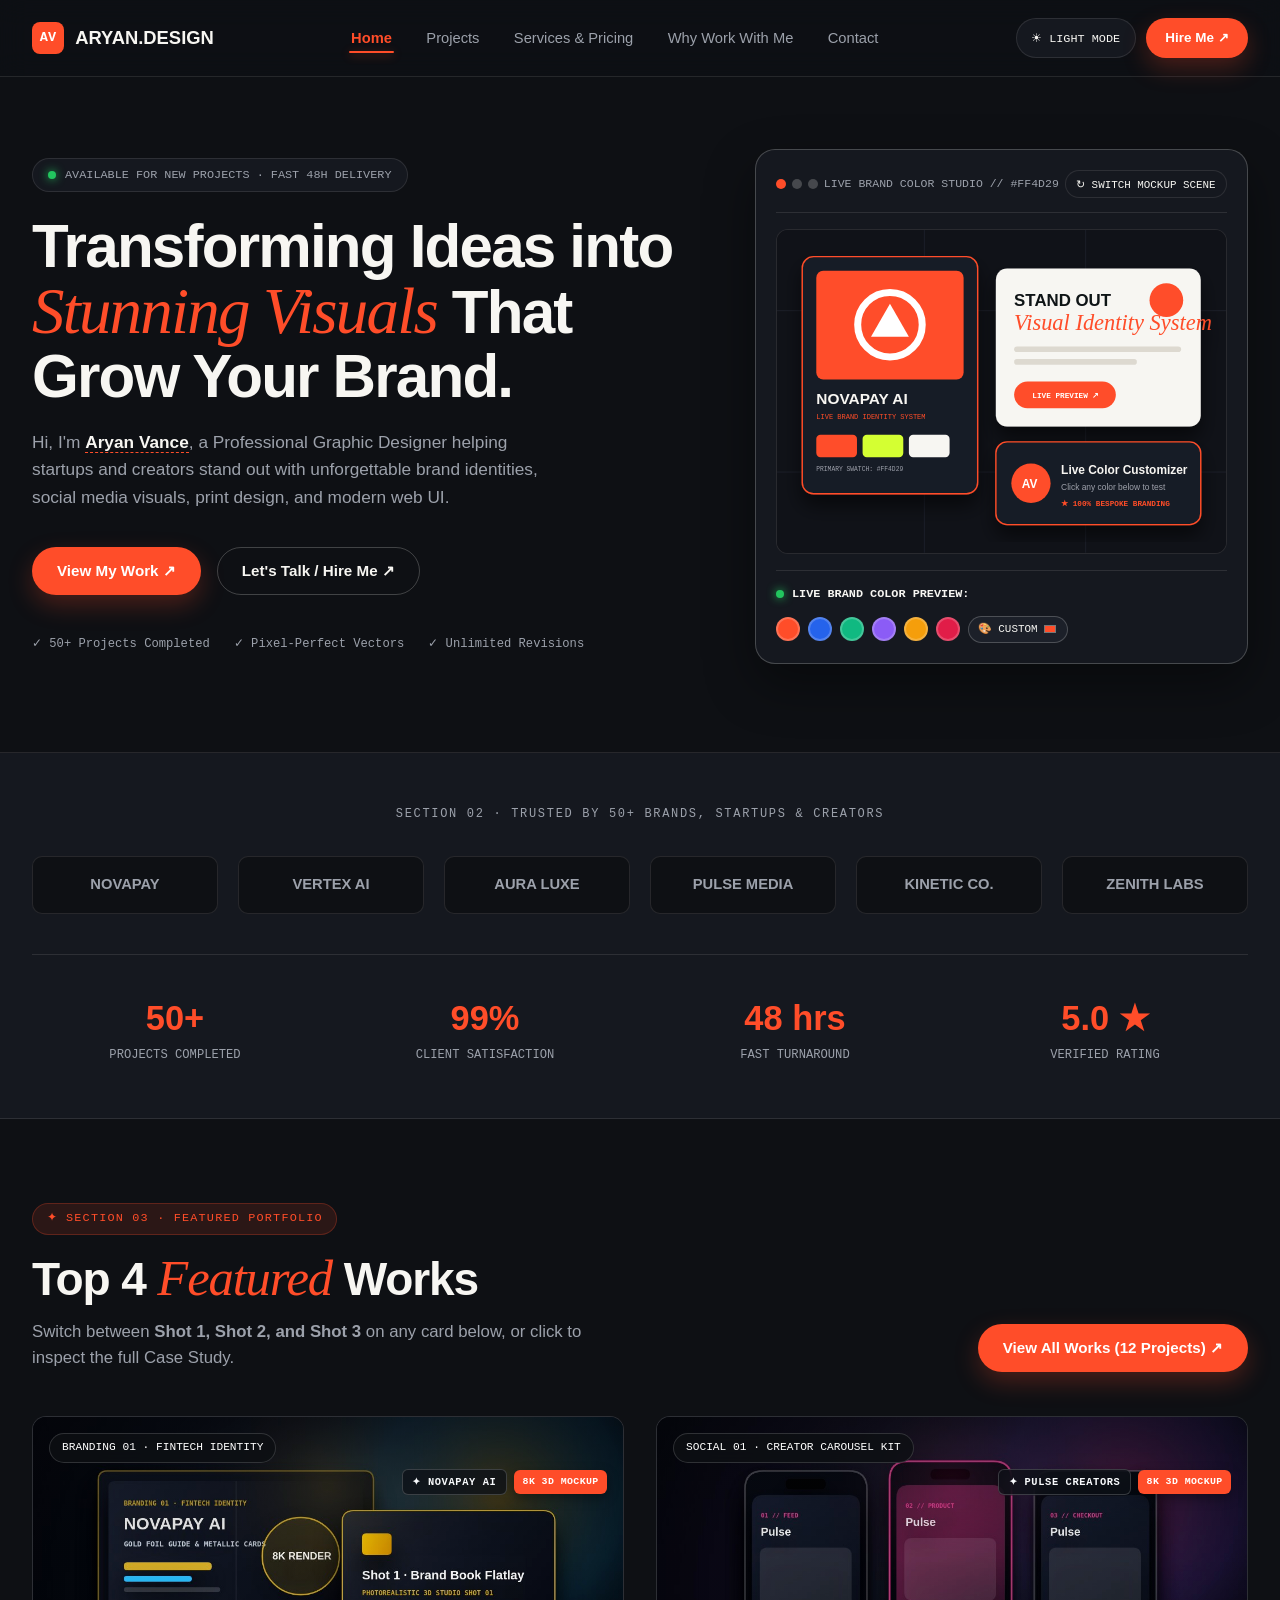
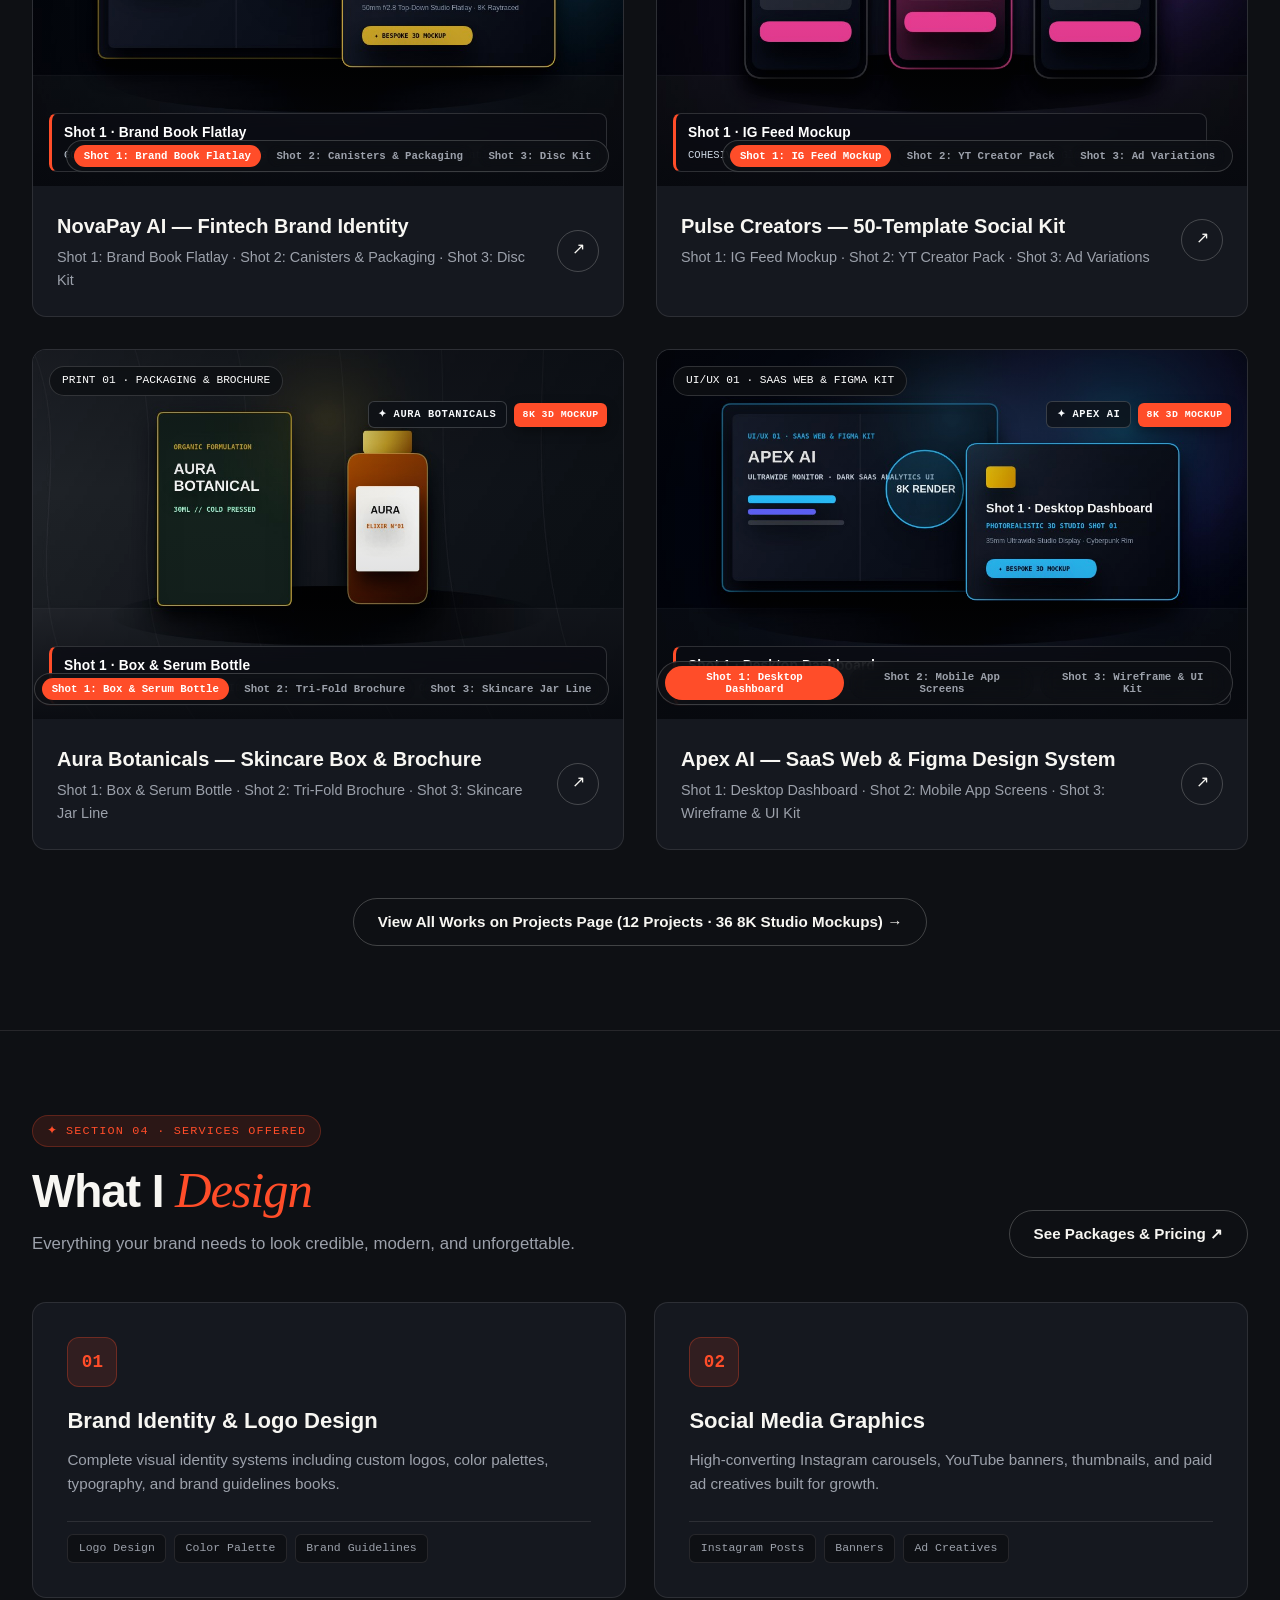
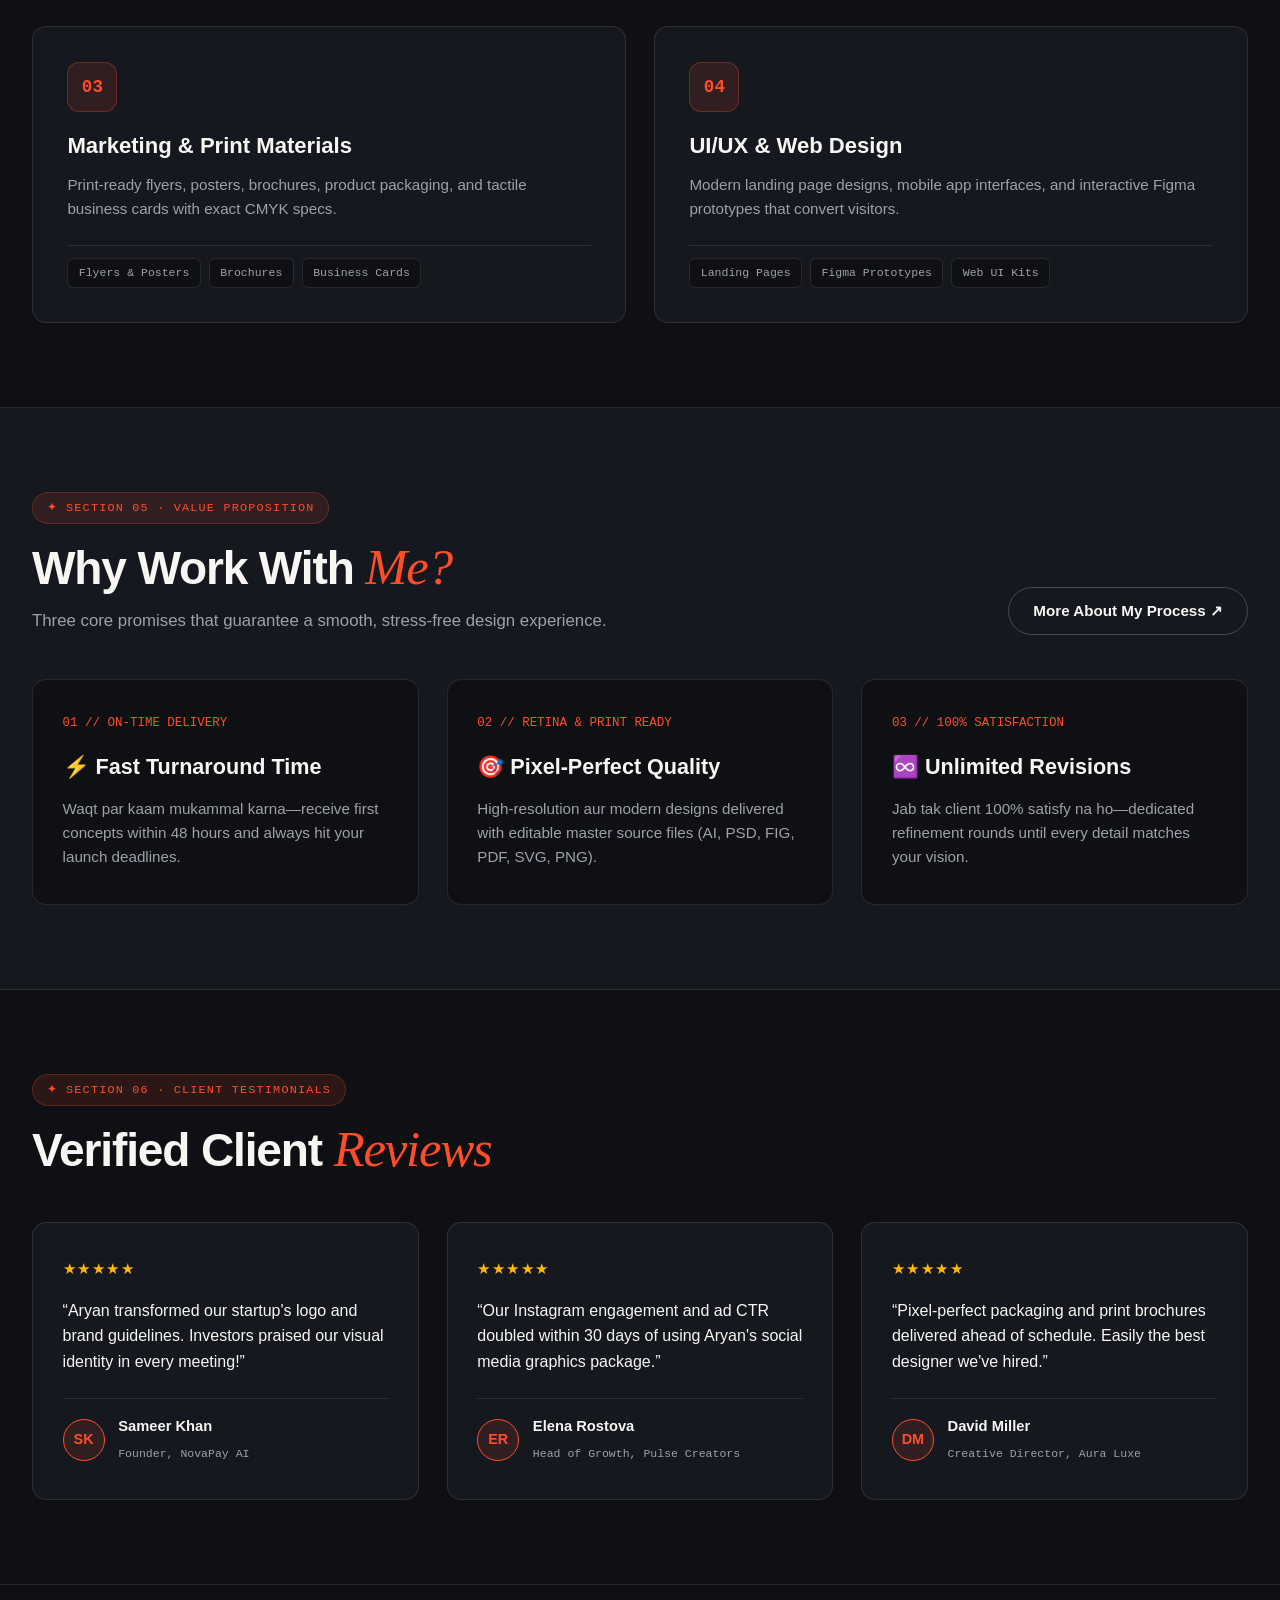
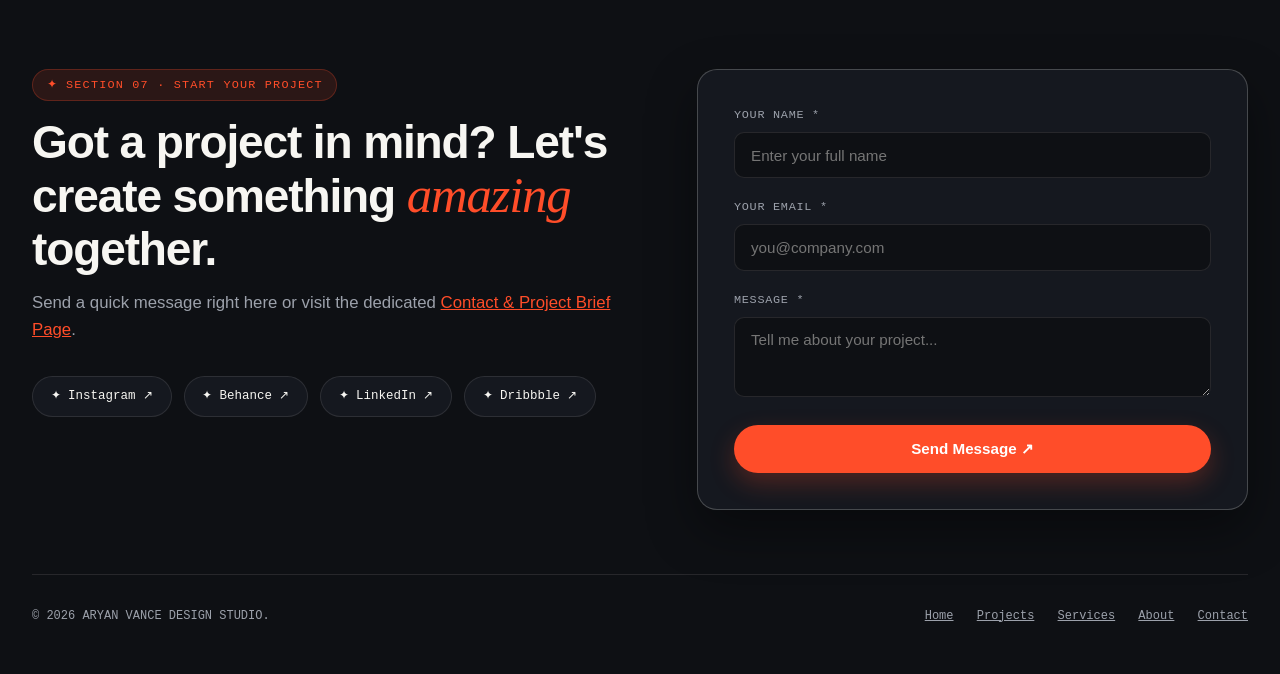
==== index.html @ 017d2c39 "Complete Graphic Designer Portfolio Website (12 Projects, 36 3D Mockups)" ====
<!DOCTYPE html>
<html lang="en" data-theme="dark">
<head>
  <meta charset="UTF-8" />
  <meta name="viewport" content="width=device-width, initial-scale=1.0" />
  <title>Aryan Vance — Graphic Designer Portfolio (Home)</title>
  <meta name="description" content="Transforming Ideas into Stunning Visuals That Grow Your Brand. Professional Graphic Designer helping startups and creators stand out." />
  <link rel="stylesheet" href="styles.css" />
</head>
<body>

  <!-- ======================================================================
       MULTI-PAGE NAVIGATION HEADER
       ====================================================================== -->
  <header class="navbar">
    <div class="container nav-wrapper">
      <a href="index.html" class="logo">
        <span class="logo-box">AV</span>
        <span>ARYAN.DESIGN</span>
      </a>

      <nav aria-label="Main Navigation">
        <ul class="nav-menu" id="nav-menu">
          <li><a href="index.html" class="active">Home</a></li>
          <li><a href="portfolio.html">Projects</a></li>
          <li><a href="services.html">Services &amp; Pricing</a></li>
          <li><a href="about.html">Why Work With Me</a></li>
          <li><a href="contact.html">Contact</a></li>
        </ul>
      </nav>

      <div class="nav-right">
        <button type="button" class="theme-btn" id="theme-toggle">☀ LIGHT MODE</button>
        <a href="contact.html" class="btn btn-primary btn-sm">Hire Me ↗</a>
        <button type="button" class="mobile-menu-btn" id="mobile-menu-btn">☰ MENU</button>
      </div>
    </div>
  </header>

  <main>
    <!-- ====================================================================
         SECTION 1: HERO SECTION + INTERACTIVE LIVE BRAND COLOR PREVIEW STUDIO
         ==================================================================== -->
    <section class="hero-section">
      <div class="container hero-layout">
        <div class="hero-content">
          <div class="availability-tag">
            <span class="pulse-dot"></span>
            <span>AVAILABLE FOR NEW PROJECTS · FAST 48H DELIVERY</span>
          </div>

          <h1 class="hero-headline">
            Transforming Ideas into <span class="highlight">Stunning Visuals</span> That Grow Your Brand.
          </h1>

          <p class="hero-subheadline">
            Hi, I'm <strong>Aryan Vance</strong>, a Professional Graphic Designer helping startups and creators stand out with unforgettable brand identities, social media visuals, print design, and modern web UI.
          </p>

          <div class="hero-cta-row">
            <a href="portfolio.html" class="btn btn-primary">
              View My Work ↗
            </a>
            <a href="contact.html" class="btn btn-secondary">
              Let's Talk / Hire Me ↗
            </a>
          </div>

          <div class="hero-micro-proof">
            <span>✓ 50+ Projects Completed</span>
            <span>✓ Pixel-Perfect Vectors</span>
            <span>✓ Unlimited Revisions</span>
          </div>
        </div>

        <!-- Interactive Live Brand Color Preview Studio -->
        <div class="hero-mockup-card">
          <div class="mockup-top-bar">
            <div class="window-dots">
              <span></span><span></span><span></span>
            </div>
            <span id="live-color-readout">LIVE BRAND COLOR STUDIO // #FF4D29</span>
            <button type="button" class="theme-btn" id="remix-scene-btn" style="height: 28px; padding: 0 0.65rem; font-size: 0.68rem;">
              ↻ SWITCH MOCKUP SCENE
            </button>
          </div>

          <!-- Dynamic SVG Brand Mockup where ALL Brand Elements Respond to --accent -->
          <div class="hero-artwork-stage">
            <svg viewBox="0 0 640 460" xmlns="http://www.w3.org/2000/svg" role="img" aria-label="Interactive Live Brand Design Mockup">
              <defs>
                <filter id="heroShadow" x="-15%" y="-15%" width="130%" height="135%">
                  <feDropShadow dx="0" dy="16" stdDeviation="14" flood-color="#000" flood-opacity="0.55"/>
                </filter>
              </defs>
              <rect width="640" height="460" fill="#101218"/>
              <!-- Subtle Studio Grid -->
              <line x1="0" y1="115" x2="640" y2="115" stroke="#222632" stroke-width="1"/>
              <line x1="0" y1="345" x2="640" y2="345" stroke="#222632" stroke-width="1"/>
              <line x1="210" y1="0" x2="210" y2="460" stroke="#222632" stroke-width="1"/>
              <line x1="440" y1="0" x2="440" y2="460" stroke="#222632" stroke-width="1"/>

              <!-- Floating Card 1: 3D Brand Guidelines Book & Logo Cover -->
              <g filter="url(#heroShadow)" id="hero-card-1">
                <rect x="36" y="38" width="250" height="338" rx="16" fill="#181C26" style="stroke: var(--accent); stroke-width: 2px;"/>
                <rect x="56" y="58" width="210" height="155" rx="10" id="hero-dynamic-bg" style="fill: var(--accent); transition: fill 0.3s ease;"/>
                <circle cx="161" cy="135" r="46" fill="none" stroke="#FFFFFF" stroke-width="10"/>
                <polygon points="161,105 188,152 134,152" fill="#FFFFFF"/>
                <text x="56" y="248" fill="#F7F6F2" font-family="Syne, sans-serif" font-weight="800" font-size="22">NOVAPAY AI</text>
                <text x="56" y="270" style="fill: var(--accent);" font-family="JetBrains Mono, monospace" font-size="10">LIVE BRAND IDENTITY SYSTEM</text>
                <!-- Live Color Swatch Chips inside Mockup -->
                <rect x="56" y="292" width="58" height="32" rx="6" style="fill: var(--accent);"/>
                <rect x="122" y="292" width="58" height="32" rx="6" fill="#D4FF33"/>
                <rect x="188" y="292" width="58" height="32" rx="6" fill="#F7F6F2"/>
                <text x="56" y="344" fill="#9CA1AB" font-family="JetBrains Mono, monospace" font-size="9" id="svg-hex-label">PRIMARY SWATCH: #FF4D29</text>
              </g>

              <!-- Floating Card 2: Interactive Web & Packaging Card -->
              <g filter="url(#heroShadow)" id="hero-card-2">
                <rect x="312" y="55" width="292" height="225" rx="16" fill="#F7F6F2"/>
                <circle cx="555" cy="100" r="24" style="fill: var(--accent);"/>
                <text x="338" y="108" fill="#111317" font-family="Syne, sans-serif" font-weight="800" font-size="24">STAND OUT</text>
                <text x="338" y="142" style="fill: var(--accent);" font-family="Instrument Serif, serif" font-style="italic" font-size="32">Visual Identity System</text>
                <rect x="338" y="166" width="238" height="8" rx="4" fill="#DDD9D0"/>
                <rect x="338" y="184" width="175" height="8" rx="4" fill="#DDD9D0"/>
                <rect x="338" y="216" width="145" height="38" rx="19" style="fill: var(--accent);"/>
                <text x="364" y="239" fill="#FFFFFF" font-family="JetBrains Mono, monospace" font-weight="700" font-size="11">LIVE PREVIEW ↗</text>
              </g>

              <!-- Floating Card 3: Designer Verified Badge -->
              <g filter="url(#heroShadow)" id="hero-card-3">
                <rect x="312" y="302" width="292" height="118" rx="16" fill="#181C26" style="stroke: var(--accent); stroke-width: 2px;"/>
                <circle cx="362" cy="361" r="28" style="fill: var(--accent);"/>
                <text x="349" y="368" fill="#FFFFFF" font-family="Syne, sans-serif" font-weight="800" font-size="17">AV</text>
                <text x="405" y="348" fill="#F7F6F2" font-family="Syne, sans-serif" font-weight="700" font-size="17">Live Color Customizer</text>
                <text x="405" y="370" fill="#9CA1AB" font-family="Plus Jakarta Sans, sans-serif" font-size="12">Click any color below to test</text>
                <text x="405" y="394" style="fill: var(--accent);" font-family="JetBrains Mono, monospace" font-weight="700" font-size="11">★ 100% BESPOKE BRANDING</text>
              </g>
            </svg>
          </div>

          <!-- Interactive Live Brand Color Control Panel -->
          <div class="mockup-Swatches-footer" style="flex-wrap: wrap; padding-top: 0.85rem; border-top: 1px solid var(--border-subtle);">
            <div style="display: flex; align-items: center; gap: 0.5rem;">
              <span class="pulse-dot"></span>
              <span style="font-family: var(--font-mono); font-size: 0.74rem; font-weight: 700; color: var(--text-main);">
                LIVE BRAND COLOR PREVIEW:
              </span>
            </div>

            <div class="palette-pill-group" style="align-items: center; gap: 0.5rem;">
              <button type="button" class="color-dot-btn active-swatch" style="background: #ff4d29;" data-accent="#ff4d29" data-name="Coral Vermilion" title="Coral Vermilion (#FF4D29)"></button>
              <button type="button" class="color-dot-btn" style="background: #2563eb;" data-accent="#2563eb" data-name="Royal Cobalt" title="Royal Cobalt (#2563EB)"></button>
              <button type="button" class="color-dot-btn" style="background: #10b981;" data-accent="#10b981" data-name="Emerald Mint" title="Emerald Mint (#10B981)"></button>
              <button type="button" class="color-dot-btn" style="background: #8b5cf6;" data-accent="#8b5cf6" data-name="Electric Violet" title="Electric Violet (#8B5CF6)"></button>
              <button type="button" class="color-dot-btn" style="background: #f59e0b;" data-accent="#f59e0b" data-name="Cyber Amber" title="Cyber Amber (#F59E0B)"></button>
              <button type="button" class="color-dot-btn" style="background: #e11d48;" data-accent="#e11d48" data-name="Crimson Rose" title="Crimson Rose (#E11D48)"></button>
              <label for="custom-brand-picker" style="cursor: pointer; font-family: var(--font-mono); font-size: 0.68rem; background: var(--bg-elevated); padding: 0.25rem 0.55rem; border-radius: 999px; border: 1px solid var(--border-strong); display: inline-flex; align-items: center; gap: 0.3rem;" title="Pick Any Custom Brand Color">
                🎨 CUSTOM
                <input type="color" id="custom-brand-picker" value="#ff4d29" style="width: 16px; height: 16px; border: none; background: transparent; cursor: pointer; padding: 0;" />
              </label>
            </div>
          </div>
        </div>
      </div>
    </section>

    <!-- ====================================================================
         SECTION 2: SOCIAL PROOF / TRUSTED BY (BRANDS + STATS)
         ==================================================================== -->
    <section class="social-proof-section">
      <div class="container">
        <p class="proof-header">SECTION 02 · TRUSTED BY 50+ BRANDS, STARTUPS &amp; CREATORS</p>

        <div class="client-logos-grid">
          <div class="client-logo-box">NOVAPAY</div>
          <div class="client-logo-box">VERTEX AI</div>
          <div class="client-logo-box">AURA LUXE</div>
          <div class="client-logo-box">PULSE MEDIA</div>
          <div class="client-logo-box">KINETIC CO.</div>
          <div class="client-logo-box">ZENITH LABS</div>
        </div>

        <div class="stats-bar">
          <div class="stat-card">
            <h3>50+</h3>
            <p>Projects Completed</p>
          </div>
          <div class="stat-card">
            <h3>99%</h3>
            <p>Client Satisfaction</p>
          </div>
          <div class="stat-card">
            <h3>48 hrs</h3>
            <p>Fast Turnaround</p>
          </div>
          <div class="stat-card">
            <h3>5.0 ★</h3>
            <p>Verified Rating</p>
          </div>
        </div>
      </div>
    </section>

    <!-- ====================================================================
         SECTION 3: FEATURED PORTFOLIO (REAL MOCKUP PICTURES FROM images/)
         ==================================================================== -->
    <section>
      <div class="container">
        <div class="portfolio-header-row">
          <div>
            <span class="section-badge">✦ Section 03 · Featured Portfolio</span>
            <h2 class="section-heading">Top 4 <em>Featured</em> Works</h2>
            <p class="section-subtitle">
              Switch between <strong>Shot 1, Shot 2, and Shot 3</strong> on any card below, or click to inspect the full Case Study.
            </p>
          </div>
          <a href="portfolio.html" class="btn btn-primary">
            View All Works (12 Projects) ↗
          </a>
        </div>

        <div class="featured-grid">
          <!-- Featured 1: Brand Identity (NovaPay AI) -->
          <article class="portfolio-item" data-project-id="branding-01" data-title="NovaPay AI — Luxury Fintech Brand Identity" data-category="BRANDING 01 · FINTECH IDENTITY" data-desc="Luxury fintech brand identity guide featuring open minimalist brand book with gold foil typography, sleek metallic credit cards, matte black welcome kit canisters on a neon-lit podium, and macro metal NFC membership disc.">
            <div class="portfolio-thumb">
              <span class="portfolio-category-pill">BRANDING 01 · FINTECH IDENTITY</span>
              <div class="shot-switcher">
                <button type="button" class="shot-btn active">Shot 1</button>
                <button type="button" class="shot-btn">Shot 2</button>
                <button type="button" class="shot-btn">Shot 3</button>
              </div>
              <div class="thumb-slide active-slide">
                <img src="images/brand-1.svg" alt="NovaPay AI Shot 1: Brand Book Flatlay with Gold Foil and Metallic Credit Cards" />
              </div>
              <div class="thumb-slide">
                <img src="images/brand-2.svg" alt="NovaPay AI Shot 2: Matte Black Welcome Kit Packaging and Canisters on Neon Podium" />
              </div>
              <div class="thumb-slide">
                <img src="images/brand-3.svg" alt="NovaPay AI Shot 3: Futuristic Metal Membership Disc and Digital App Interface Cards" />
              </div>
            </div>
            <div class="portfolio-caption">
              <div>
                <h3>NovaPay AI — Fintech Brand Identity</h3>
                <p>Shot 1: Brand Book Flatlay · Shot 2: Canisters &amp; Packaging · Shot 3: Disc Kit</p>
              </div>
              <span class="view-icon">↗</span>
            </div>
          </article>

          <!-- Featured 2: Social Media Graphics (Pulse Creators) -->
          <article class="portfolio-item" data-project-id="social-01" data-title="Pulse Creators — Instagram Carousel &amp; YouTube Branding Suite" data-category="SOCIAL 01 · CREATOR CAROUSEL KIT" data-desc="Floating 3D clay and glass smartphone mockups displaying a cohesive high-engagement Instagram carousel grid, sleek laptop displaying high-CTR YouTube creator thumbnails, and multi-screen floating ad variations.">
            <div class="portfolio-thumb">
              <span class="portfolio-category-pill">SOCIAL 01 · CREATOR CAROUSEL KIT</span>
              <div class="shot-switcher">
                <button type="button" class="shot-btn active">Shot 1</button>
                <button type="button" class="shot-btn">Shot 2</button>
                <button type="button" class="shot-btn">Shot 3</button>
              </div>
              <div class="thumb-slide active-slide">
                <img src="images/social-1.svg" alt="Pulse Creators Shot 1: Floating 3D Smartphones Displaying Instagram Carousel Grid" />
              </div>
              <div class="thumb-slide">
                <img src="images/social-2.svg" alt="Pulse Creators Shot 2: Laptop Mockup Showing High-CTR YouTube Video Thumbnails" />
              </div>
              <div class="thumb-slide">
                <img src="images/social-3.svg" alt="Pulse Creators Shot 3: Multi-Screen Floating Social Media Ad Creatives" />
              </div>
            </div>
            <div class="portfolio-caption">
              <div>
                <h3>Pulse Creators — 50-Template Social Kit</h3>
                <p>Shot 1: IG Feed Mockup · Shot 2: YT Creator Pack · Shot 3: Ad Variations</p>
              </div>
              <span class="view-icon">↗</span>
            </div>
          </article>

          <!-- Featured 3: Print & Packaging (Aura Botanicals) -->
          <article class="portfolio-item" data-project-id="print-01" data-title="Aura Botanicals — Luxury Skincare Packaging &amp; Tri-Fold Brochure" data-category="PRINT 01 · PACKAGING & BROCHURE" data-desc="Amber glass dropper bottle with gold foil typography and textured rigid box on white Carrara marble with botanical leaf shadows, Scandinavian wood daylight tri-fold corporate brochure, and stone podium frosted cosmetic jar line.">
            <div class="portfolio-thumb">
              <span class="portfolio-category-pill">PRINT 01 · PACKAGING &amp; BROCHURE</span>
              <div class="shot-switcher">
                <button type="button" class="shot-btn active">Shot 1</button>
                <button type="button" class="shot-btn">Shot 2</button>
                <button type="button" class="shot-btn">Shot 3</button>
              </div>
              <div class="thumb-slide active-slide">
                <img src="images/print-1.svg" alt="Aura Botanicals Shot 1: Amber Glass Serum Dropper Bottle and Rigid Box on White Marble" />
              </div>
              <div class="thumb-slide">
                <img src="images/print-2.svg" alt="Aura Botanicals Shot 2: Tri-Fold Brochure Opened on Scandinavian Wooden Table" />
              </div>
              <div class="thumb-slide">
                <img src="images/print-3.svg" alt="Aura Botanicals Shot 3: Frosted Glass Cosmetic Jars Aligned on Stone Spa Podium" />
              </div>
            </div>
            <div class="portfolio-caption">
              <div>
                <h3>Aura Botanicals — Skincare Box &amp; Brochure</h3>
                <p>Shot 1: Box &amp; Serum Bottle · Shot 2: Tri-Fold Brochure · Shot 3: Skincare Jar Line</p>
              </div>
              <span class="view-icon">↗</span>
            </div>
          </article>

          <!-- Featured 4: UI/UX & Web Design (Apex AI) -->
          <article class="portfolio-item" data-project-id="uiux-01" data-title="Apex AI — Dark-Mode SaaS Analytics Dashboard &amp; Figma Kit" data-category="UI/UX 01 · SAAS WEB & FIGMA KIT" data-desc="High-resolution wide desktop monitor displaying a dark-mode SaaS analytics dashboard UI with glowing neon data charts, two floating iPhone 15 Pro companion screens, and isometric 3D Figma component library layers.">
            <div class="portfolio-thumb">
              <span class="portfolio-category-pill">UI/UX 01 · SAAS WEB &amp; FIGMA KIT</span>
              <div class="shot-switcher">
                <button type="button" class="shot-btn active">Shot 1</button>
                <button type="button" class="shot-btn">Shot 2</button>
                <button type="button" class="shot-btn">Shot 3</button>
              </div>
              <div class="thumb-slide active-slide">
                <img src="images/uiux-1.svg" alt="Apex AI Shot 1: Wide Desktop Monitor Displaying Dark-Mode SaaS Analytics Dashboard" />
              </div>
              <div class="thumb-slide">
                <img src="images/uiux-2.svg" alt="Apex AI Shot 2: Dual Floating iPhone 15 Pro Mockups with Dark SaaS Mobile UI" />
              </div>
              <div class="thumb-slide">
                <img src="images/uiux-3.svg" alt="Apex AI Shot 3: Isometric 3D SaaS Wireframe and Figma Component Library" />
              </div>
            </div>
            <div class="portfolio-caption">
              <div>
                <h3>Apex AI — SaaS Web &amp; Figma Design System</h3>
                <p>Shot 1: Desktop Dashboard · Shot 2: Mobile App Screens · Shot 3: Wireframe &amp; UI Kit</p>
              </div>
              <span class="view-icon">↗</span>
            </div>
          </article>
        </div>

        <div style="text-align: center; margin-top: 3rem;">
          <a href="portfolio.html" class="btn btn-secondary">
            View All Works on Projects Page (12 Projects · 36 8K Studio Mockups) →
          </a>
        </div>
      </div>
    </section>

    <!-- ====================================================================
         SECTION 4: SERVICES OFFERED
         ==================================================================== -->
    <section>
      <div class="container">
        <div class="portfolio-header-row">
          <div>
            <span class="section-badge">✦ Section 04 · Services Offered</span>
            <h2 class="section-heading">What I <em>Design</em></h2>
            <p class="section-subtitle">
              Everything your brand needs to look credible, modern, and unforgettable.
            </p>
          </div>
          <a href="services.html" class="btn btn-secondary">
            See Packages &amp; Pricing ↗
          </a>
        </div>

        <div class="services-grid">
          <div class="service-card">
            <div>
              <div class="service-icon-box">01</div>
              <h3>Brand Identity &amp; Logo Design</h3>
              <p>Complete visual identity systems including custom logos, color palettes, typography, and brand guidelines books.</p>
            </div>
            <div class="service-tags">
              <span class="service-tag">Logo Design</span>
              <span class="service-tag">Color Palette</span>
              <span class="service-tag">Brand Guidelines</span>
            </div>
          </div>

          <div class="service-card">
            <div>
              <div class="service-icon-box">02</div>
              <h3>Social Media Graphics</h3>
              <p>High-converting Instagram carousels, YouTube banners, thumbnails, and paid ad creatives built for growth.</p>
            </div>
            <div class="service-tags">
              <span class="service-tag">Instagram Posts</span>
              <span class="service-tag">Banners</span>
              <span class="service-tag">Ad Creatives</span>
            </div>
          </div>

          <div class="service-card">
            <div>
              <div class="service-icon-box">03</div>
              <h3>Marketing &amp; Print Materials</h3>
              <p>Print-ready flyers, posters, brochures, product packaging, and tactile business cards with exact CMYK specs.</p>
            </div>
            <div class="service-tags">
              <span class="service-tag">Flyers &amp; Posters</span>
              <span class="service-tag">Brochures</span>
              <span class="service-tag">Business Cards</span>
            </div>
          </div>

          <div class="service-card">
            <div>
              <div class="service-icon-box">04</div>
              <h3>UI/UX &amp; Web Design</h3>
              <p>Modern landing page designs, mobile app interfaces, and interactive Figma prototypes that convert visitors.</p>
            </div>
            <div class="service-tags">
              <span class="service-tag">Landing Pages</span>
              <span class="service-tag">Figma Prototypes</span>
              <span class="service-tag">Web UI Kits</span>
            </div>
          </div>
        </div>
      </div>
    </section>

    <!-- ====================================================================
         SECTION 5: WHY WORK WITH ME?
         ==================================================================== -->
    <section class="value-section">
      <div class="container">
        <div class="portfolio-header-row">
          <div>
            <span class="section-badge">✦ Section 05 · Value Proposition</span>
            <h2 class="section-heading">Why Work With <em>Me?</em></h2>
            <p class="section-subtitle">
              Three core promises that guarantee a smooth, stress-free design experience.
            </p>
          </div>
          <a href="about.html" class="btn btn-secondary">More About My Process ↗</a>
        </div>

        <div class="value-grid">
          <div class="value-box">
            <span class="value-number">01 // ON-TIME DELIVERY</span>
            <h3>⚡ Fast Turnaround Time</h3>
            <p>Waqt par kaam mukammal karna—receive first concepts within 48 hours and always hit your launch deadlines.</p>
          </div>

          <div class="value-box">
            <span class="value-number">02 // RETINA &amp; PRINT READY</span>
            <h3>🎯 Pixel-Perfect Quality</h3>
            <p>High-resolution aur modern designs delivered with editable master source files (AI, PSD, FIG, PDF, SVG, PNG).</p>
          </div>

          <div class="value-box">
            <span class="value-number">03 // 100% SATISFACTION</span>
            <h3>♾️ Unlimited Revisions</h3>
            <p>Jab tak client 100% satisfy na ho—dedicated refinement rounds until every detail matches your vision.</p>
          </div>
        </div>
      </div>
    </section>

    <!-- ====================================================================
         SECTION 6: CLIENT TESTIMONIALS
         ==================================================================== -->
    <section>
      <div class="container">
        <span class="section-badge">✦ Section 06 · Client Testimonials</span>
        <h2 class="section-heading">Verified Client <em>Reviews</em></h2>

        <div class="reviews-grid">
          <div class="review-card">
            <div>
              <div class="stars">★★★★★</div>
              <p style="margin-top: 1rem;">
                “Aryan transformed our startup's logo and brand guidelines. Investors praised our visual identity in every meeting!”
              </p>
            </div>
            <div class="reviewer-row">
              <div class="reviewer-avatar">SK</div>
              <div class="reviewer-info">
                <strong>Sameer Khan</strong>
                <span>Founder, NovaPay AI</span>
              </div>
            </div>
          </div>

          <div class="review-card">
            <div>
              <div class="stars">★★★★★</div>
              <p style="margin-top: 1rem;">
                “Our Instagram engagement and ad CTR doubled within 30 days of using Aryan's social media graphics package.”
              </p>
            </div>
            <div class="reviewer-row">
              <div class="reviewer-avatar">ER</div>
              <div class="reviewer-info">
                <strong>Elena Rostova</strong>
                <span>Head of Growth, Pulse Creators</span>
              </div>
            </div>
          </div>

          <div class="review-card">
            <div>
              <div class="stars">★★★★★</div>
              <p style="margin-top: 1rem;">
                “Pixel-perfect packaging and print brochures delivered ahead of schedule. Easily the best designer we've hired.”
              </p>
            </div>
            <div class="reviewer-row">
              <div class="reviewer-avatar">DM</div>
              <div class="reviewer-info">
                <strong>David Miller</strong>
                <span>Creative Director, Aura Luxe</span>
              </div>
            </div>
          </div>
        </div>
      </div>
    </section>

    <!-- ====================================================================
         SECTION 7: FOOTER / CALL TO ACTION
         ==================================================================== -->
    <section class="footer-cta-section">
      <div class="container">
        <div class="cta-grid">
          <div>
            <span class="section-badge">✦ Section 07 · Start Your Project</span>
            <h2 class="section-heading">
              Got a project in mind? Let's create something <em>amazing</em> together.
            </h2>
            <p class="section-subtitle" style="margin-top: 1rem;">
              Send a quick message right here or visit the dedicated <a href="contact.html" style="color: var(--accent);">Contact &amp; Project Brief Page</a>.
            </p>

            <div class="social-links-row">
              <a href="https://instagram.com" target="_blank" rel="noopener" class="social-pill">✦ Instagram ↗</a>
              <a href="https://behance.net" target="_blank" rel="noopener" class="social-pill">✦ Behance ↗</a>
              <a href="https://linkedin.com" target="_blank" rel="noopener" class="social-pill">✦ LinkedIn ↗</a>
              <a href="https://dribbble.com" target="_blank" rel="noopener" class="social-pill">✦ Dribbble ↗</a>
            </div>
          </div>

          <div class="contact-card">
            <form id="contact-form">
              <div class="form-group">
                <label for="name">Your Name *</label>
                <input type="text" id="name" placeholder="Enter your full name" required />
              </div>
              <div class="form-group">
                <label for="email">Your Email *</label>
                <input type="email" id="email" placeholder="you@company.com" required />
              </div>
              <div class="form-group">
                <label for="message">Message *</label>
                <textarea id="message" rows="3" placeholder="Tell me about your project..." required></textarea>
              </div>
              <button type="submit" class="btn btn-primary" style="width: 100%;">
                Send Message ↗
              </button>
            </form>
          </div>
        </div>

        <footer class="footer-bottom">
          <span>© 2026 ARYAN VANCE DESIGN STUDIO.</span>
          <span>
            <a href="index.html" style="color: inherit; margin-right: 1rem;">Home</a>
            <a href="portfolio.html" style="color: inherit; margin-right: 1rem;">Projects</a>
            <a href="services.html" style="color: inherit; margin-right: 1rem;">Services</a>
            <a href="about.html" style="color: inherit; margin-right: 1rem;">About</a>
            <a href="contact.html" style="color: inherit;">Contact</a>
          </span>
        </footer>
      </div>
    </section>
  </main>

  <dialog class="project-modal" id="project-modal">
    <div style="display: flex; justify-content: space-between; align-items: center; margin-bottom: 1rem;">
      <span class="section-badge" id="modal-category" style="margin-bottom: 0;">CATEGORY</span>
      <button type="button" class="theme-btn" id="close-modal">✕ Close</button>
    </div>
    <h3 class="section-heading" id="modal-title" style="font-size: 1.85rem;">Project Title</h3>
    <p id="modal-desc" style="color: var(--text-muted); margin: 0.75rem 0 1.25rem;"></p>
    <span style="font-family: var(--font-mono); font-size: 0.72rem; color: var(--accent);">
      PROJECT MULTI-ANGLE GALLERY (3 SHOTS):
    </span>
    <div class="modal-gallery-grid" id="modal-gallery"></div>
    <a href="contact.html" class="btn btn-primary" style="margin-top: 1rem;">Request Similar Project ↗</a>
  </dialog>

  <div class="toast" id="toast" role="status" aria-live="polite"></div>

  <script src="mockup-studio.js"></script>
  <script src="script.js"></script>
</body>
</html>
---- styles.css ----
/* ==========================================================================
   ARYAN VANCE — MULTI-PAGE GRAPHIC DESIGNER PORTFOLIO SYSTEM
   Pages: index.html | portfolio.html | services.html | about.html | contact.html
   Clean 3-Color Palette | Persistent Theme | 100% Mobile Responsive
   ========================================================================== */

:root {
  --bg-main: #0e1014;
  --bg-card: #15181f;
  --bg-elevated: #1c2029;
  --text-main: #f7f6f2;
  --text-muted: #9ca1ab;
  --accent: #ff4d29;
  --accent-hover: #ff6445;
  --accent-soft: rgba(255, 77, 41, 0.12);
  --border-subtle: rgba(247, 246, 242, 0.1);
  --border-strong: rgba(247, 246, 242, 0.22);
  --shadow-card: 0 20px 50px rgba(0, 0, 0, 0.4);

  --font-heading: 'Syne', sans-serif;
  --font-serif: 'Instrument Serif', Georgia, serif;
  --font-body: 'Plus Jakarta Sans', -apple-system, BlinkMacSystemFont, sans-serif;
  --font-mono: 'JetBrains Mono', monospace;

  --radius-md: 14px;
  --radius-lg: 20px;
  --transition: 0.3s cubic-bezier(0.16, 1, 0.3, 1);
}

[data-theme="light"] {
  --bg-main: #faf8f5;
  --bg-card: #ffffff;
  --bg-elevated: #f1ede6;
  --text-main: #111317;
  --text-muted: #595e68;
  --accent: #e63e1c;
  --accent-hover: #c93213;
  --accent-soft: rgba(230, 62, 28, 0.1);
  --border-subtle: rgba(17, 19, 23, 0.1);
  --border-strong: rgba(17, 19, 23, 0.22);
  --shadow-card: 0 18px 42px rgba(17, 19, 23, 0.07);
}

*, *::before, *::after {
  box-sizing: border-box;
  margin: 0;
  padding: 0;
}

html {
  scroll-behavior: smooth;
  font-size: 16px;
}

body {
  font-family: var(--font-body);
  background-color: var(--bg-main);
  color: var(--text-main);
  line-height: 1.6;
  overflow-x: hidden;
  transition: background-color var(--transition), color var(--transition);
  -webkit-font-smoothing: antialiased;
}

.container {
  max-width: 1280px;
  margin: 0 auto;
  padding: 0 2rem;
}

section {
  padding: 5.25rem 0;
  border-bottom: 1px solid var(--border-subtle);
}

.section-badge {
  display: inline-flex;
  align-items: center;
  gap: 0.5rem;
  font-family: var(--font-mono);
  font-size: 0.74rem;
  text-transform: uppercase;
  letter-spacing: 0.1em;
  color: var(--accent);
  background: var(--accent-soft);
  border: 1px solid rgba(255, 77, 41, 0.25);
  padding: 0.35rem 0.85rem;
  border-radius: 999px;
  margin-bottom: 1rem;
}

.section-heading {
  font-family: var(--font-heading);
  font-size: clamp(2rem, 3.6vw, 3.15rem);
  font-weight: 800;
  line-height: 1.1;
  letter-spacing: -0.025em;
  margin-bottom: 0.75rem;
}

.section-heading em {
  font-family: var(--font-serif);
  font-style: italic;
  font-weight: 400;
  color: var(--accent);
  font-size: 1.1em;
}

.section-subtitle {
  color: var(--text-muted);
  font-size: 1.05rem;
  max-width: 62ch;
}

/* ==========================================================================
   SHARED MULTI-PAGE NAVBAR & MOBILE MENU
   ========================================================================== */
.navbar {
  position: sticky;
  top: 0;
  z-index: 100;
  background: rgba(14, 16, 20, 0.85);
  backdrop-filter: blur(14px);
  -webkit-backdrop-filter: blur(14px);
  border-bottom: 1px solid var(--border-subtle);
}

[data-theme="light"] .navbar {
  background: rgba(250, 248, 245, 0.88);
}

.nav-wrapper {
  display: flex;
  align-items: center;
  justify-content: space-between;
  height: 76px;
}

.logo {
  display: flex;
  align-items: center;
  gap: 0.7rem;
  text-decoration: none;
  color: var(--text-main);
  font-family: var(--font-heading);
  font-weight: 800;
  font-size: 1.15rem;
  position: relative;
  transition: color 0.25s ease;
}

.logo:hover {
  color: var(--accent);
}

.logo-box {
  width: 32px;
  height: 32px;
  border-radius: 8px;
  background: var(--accent);
  color: #fff;
  display: grid;
  place-items: center;
  font-family: var(--font-mono);
  font-size: 0.85rem;
  font-weight: 700;
  transition: transform 0.3s cubic-bezier(0.16, 1, 0.3, 1);
}

.logo:hover .logo-box {
  transform: rotate(-8deg) scale(1.06);
}

.nav-menu {
  display: flex;
  align-items: center;
  gap: 1.85rem;
  list-style: none;
}

.nav-menu a {
  position: relative;
  text-decoration: none;
  color: var(--text-muted);
  font-size: 0.92rem;
  font-weight: 500;
  padding: 0.45rem 0.15rem;
  transition: color 0.28s cubic-bezier(0.16, 1, 0.3, 1), transform 0.28s cubic-bezier(0.16, 1, 0.3, 1);
}

.nav-menu a::after {
  content: "";
  position: absolute;
  left: 0;
  bottom: 0;
  width: 100%;
  height: 2px;
  background: var(--accent);
  border-radius: 2px;
  transform: scaleX(0);
  transform-origin: right center;
  transition: transform 0.35s cubic-bezier(0.16, 1, 0.3, 1);
  box-shadow: 0 2px 10px rgba(255, 77, 41, 0.45);
}

.nav-menu a:hover {
  color: var(--text-main);
  transform: translateY(-1px);
}

.nav-menu a:hover::after {
  transform: scaleX(1);
  transform-origin: left center;
}

.nav-menu a.active {
  color: var(--accent);
  font-weight: 600;
}

.nav-menu a.active::after {
  transform: scaleX(1);
  transform-origin: left center;
}

.nav-right {
  display: flex;
  align-items: center;
  gap: 0.65rem;
}

.theme-btn, .mobile-menu-btn {
  background: var(--bg-card);
  border: 1px solid var(--border-subtle);
  color: var(--text-main);
  height: 40px;
  padding: 0 0.9rem;
  border-radius: 999px;
  font-family: var(--font-mono);
  font-size: 0.74rem;
  cursor: pointer;
  transition: border-color 0.2s ease;
}

.theme-btn:hover, .mobile-menu-btn:hover {
  border-color: var(--text-main);
}

.mobile-menu-btn {
  display: none;
}

/* Sub-Page Hero Banner */
.page-hero {
  padding: 4.5rem 0 3.75rem;
  background: linear-gradient(180deg, var(--bg-card) 0%, var(--bg-main) 100%);
  border-bottom: 1px solid var(--border-subtle);
}

.breadcrumb {
  font-family: var(--font-mono);
  font-size: 0.74rem;
  color: var(--text-muted);
  margin-bottom: 1rem;
  display: flex;
  align-items: center;
  gap: 0.5rem;
}

.breadcrumb a {
  color: var(--text-muted);
  text-decoration: none;
}

.breadcrumb a:hover {
  color: var(--accent);
}

/* Buttons */
.btn {
  display: inline-flex;
  align-items: center;
  justify-content: center;
  gap: 0.55rem;
  height: 48px;
  padding: 0 1.5rem;
  border-radius: 999px;
  font-weight: 600;
  font-size: 0.95rem;
  text-decoration: none;
  cursor: pointer;
  transition: all var(--transition);
  border: 1px solid transparent;
}

.btn-primary {
  background: var(--accent);
  color: #ffffff;
  box-shadow: 0 10px 25px rgba(255, 77, 41, 0.25);
}

.btn-primary:hover {
  background: var(--accent-hover);
  transform: translateY(-2px);
}

.btn-secondary {
  background: transparent;
  color: var(--text-main);
  border-color: var(--border-strong);
}

.btn-secondary:hover {
  background: var(--bg-card);
  border-color: var(--text-main);
  transform: translateY(-2px);
}

.btn-sm {
  height: 40px;
  padding: 0 1.15rem;
  font-size: 0.84rem;
}

/* ==========================================================================
   HOME HERO & SOCIAL PROOF
   ========================================================================== */
.hero-section {
  padding: 4.5rem 0 5.5rem;
}

.hero-layout {
  display: grid;
  grid-template-columns: 1.15fr 0.85fr;
  gap: 3.5rem;
  align-items: center;
}

.availability-tag {
  display: inline-flex;
  align-items: center;
  gap: 0.55rem;
  padding: 0.4rem 0.95rem;
  border-radius: 999px;
  background: var(--bg-card);
  border: 1px solid var(--border-subtle);
  font-family: var(--font-mono);
  font-size: 0.74rem;
  color: var(--text-muted);
  margin-bottom: 1.5rem;
}

.pulse-dot {
  width: 8px;
  height: 8px;
  border-radius: 50%;
  background: #22c55e;
  box-shadow: 0 0 10px #22c55e;
}

.hero-headline {
  font-family: var(--font-heading);
  font-size: clamp(2.4rem, 4.7vw, 4.1rem);
  font-weight: 800;
  line-height: 1.04;
  letter-spacing: -0.03em;
  margin-bottom: 1.25rem;
}

.hero-headline .highlight {
  font-family: var(--font-serif);
  font-style: italic;
  font-weight: 400;
  color: var(--accent);
  font-size: 1.08em;
}

.hero-subheadline {
  font-size: clamp(1.05rem, 1.35vw, 1.2rem);
  color: var(--text-muted);
  margin-bottom: 2.25rem;
  max-width: 54ch;
}

.hero-subheadline strong {
  color: var(--text-main);
  border-bottom: 1px dashed var(--accent);
}

.hero-cta-row {
  display: flex;
  flex-wrap: wrap;
  align-items: center;
  gap: 1rem;
  margin-bottom: 2.5rem;
}

.hero-micro-proof {
  display: flex;
  flex-wrap: wrap;
  align-items: center;
  gap: 1.5rem;
  font-family: var(--font-mono);
  font-size: 0.76rem;
  color: var(--text-muted);
}

.hero-mockup-card {
  background: var(--bg-card);
  border: 1px solid var(--border-strong);
  border-radius: var(--radius-lg);
  padding: 1.25rem;
  box-shadow: var(--shadow-card);
}

.mockup-top-bar {
  display: flex;
  align-items: center;
  justify-content: space-between;
  padding-bottom: 0.9rem;
  margin-bottom: 1rem;
  border-bottom: 1px solid var(--border-subtle);
  font-family: var(--font-mono);
  font-size: 0.72rem;
  color: var(--text-muted);
}

.window-dots {
  display: flex;
  gap: 6px;
}

.window-dots span {
  width: 10px;
  height: 10px;
  border-radius: 50%;
  background: var(--border-strong);
}

.window-dots span:first-child {
  background: var(--accent);
}

.hero-artwork-stage {
  border-radius: 12px;
  overflow: hidden;
  background: #111318;
  border: 1px solid var(--border-subtle);
}

.hero-artwork-stage svg {
  width: 100%;
  height: auto;
  display: block;
}

.mockup-Swatches-footer {
  display: flex;
  align-items: center;
  justify-content: space-between;
  margin-top: 1rem;
  gap: 0.75rem;
}

.palette-pill-group {
  display: flex;
  gap: 0.4rem;
}

.color-dot-btn {
  width: 24px;
  height: 24px;
  border-radius: 50%;
  border: 2px solid var(--border-strong);
  cursor: pointer;
}

.social-proof-section {
  padding: 3.25rem 0;
  background: var(--bg-card);
}

.proof-header {
  text-align: center;
  font-family: var(--font-mono);
  font-size: 0.75rem;
  letter-spacing: 0.14em;
  text-transform: uppercase;
  color: var(--text-muted);
  margin-bottom: 2rem;
}

.client-logos-grid {
  display: grid;
  grid-template-columns: repeat(6, 1fr);
  gap: 1.25rem;
  padding-bottom: 2.5rem;
  border-bottom: 1px solid var(--border-subtle);
}

.client-logo-box {
  height: 58px;
  border: 1px solid var(--border-subtle);
  border-radius: 10px;
  display: flex;
  align-items: center;
  justify-content: center;
  font-family: var(--font-heading);
  font-weight: 800;
  font-size: 0.92rem;
  color: var(--text-muted);
  background: var(--bg-main);
  transition: all 0.25s ease;
}

.client-logo-box:hover {
  color: var(--text-main);
  border-color: var(--accent);
}

.stats-bar {
  display: grid;
  grid-template-columns: repeat(4, 1fr);
  gap: 1.5rem;
  padding-top: 2.25rem;
  text-align: center;
}

.stat-card h3 {
  font-family: var(--font-heading);
  font-size: 2.15rem;
  font-weight: 800;
  color: var(--accent);
}

.stat-card p {
  font-family: var(--font-mono);
  font-size: 0.76rem;
  color: var(--text-muted);
  text-transform: uppercase;
}

/* ==========================================================================
   PORTFOLIO GRID & FILTER BAR
   ========================================================================== */
.portfolio-header-row {
  display: flex;
  flex-wrap: wrap;
  align-items: flex-end;
  justify-content: space-between;
  gap: 1.5rem;
  margin-bottom: 2.75rem;
}

.filter-pills {
  display: flex;
  flex-wrap: wrap;
  gap: 0.5rem;
  margin-bottom: 2.5rem;
}

.filter-pill {
  background: var(--bg-card);
  border: 1px solid var(--border-subtle);
  color: var(--text-muted);
  padding: 0.55rem 1.1rem;
  border-radius: 999px;
  font-family: var(--font-mono);
  font-size: 0.76rem;
  cursor: pointer;
  transition: all 0.2s ease;
}

.filter-pill:hover, .filter-pill.active {
  background: var(--accent);
  border-color: var(--accent);
  color: #fff;
}

.featured-grid {
  display: grid;
  grid-template-columns: repeat(2, 1fr);
  gap: 2rem;
}

.portfolio-item {
  background: var(--bg-card);
  border: 1px solid var(--border-subtle);
  border-radius: var(--radius-md);
  overflow: hidden;
  cursor: pointer;
  transition: transform var(--transition), border-color var(--transition);
}

.portfolio-item.hidden-card {
  display: none;
}

.portfolio-item:hover {
  transform: translateY(-6px);
  border-color: var(--accent);
}

.portfolio-thumb {
  aspect-ratio: 16 / 10;
  background: #12141a;
  position: relative;
  overflow: hidden;
}

.portfolio-thumb img,
.portfolio-thumb svg {
  width: 100%;
  height: 100%;
  object-fit: cover;
  display: block;
  transition: transform 0.55s cubic-bezier(0.16, 1, 0.3, 1);
}

.portfolio-item:hover .portfolio-thumb img,
.portfolio-item:hover .portfolio-thumb svg {
  transform: scale(1.04);
}

.thumb-slide {
  width: 100%;
  height: 100%;
  display: none;
}

.thumb-slide.active-slide {
  display: block;
  animation: fadeInSlide 0.3s ease;
}

@keyframes fadeInSlide {
  from { opacity: 0.35; transform: scale(1.015); }
  to { opacity: 1; transform: scale(1); }
}

.portfolio-category-pill {
  position: absolute;
  top: 1rem;
  left: 1rem;
  z-index: 4;
  background: rgba(14, 16, 20, 0.84);
  backdrop-filter: blur(8px);
  color: #fff;
  font-family: var(--font-mono);
  font-size: 0.7rem;
  padding: 0.32rem 0.75rem;
  border-radius: 999px;
  border: 1px solid rgba(255, 255, 255, 0.15);
}

.shot-switcher {
  position: absolute;
  bottom: 0.85rem;
  right: 0.85rem;
  z-index: 5;
  display: flex;
  gap: 0.35rem;
  background: rgba(14, 16, 20, 0.85);
  backdrop-filter: blur(10px);
  padding: 0.28rem 0.45rem;
  border-radius: 999px;
  border: 1px solid rgba(255, 255, 255, 0.18);
}

.shot-btn {
  background: transparent;
  border: none;
  color: #9ca1ab;
  font-family: var(--font-mono);
  font-size: 0.65rem;
  font-weight: 600;
  padding: 0.2rem 0.5rem;
  border-radius: 999px;
  cursor: pointer;
  transition: all 0.2s ease;
}

.shot-btn:hover,
.shot-btn.active {
  background: var(--accent);
  color: #ffffff;
}

.modal-gallery-grid {
  display: grid;
  grid-template-columns: repeat(3, 1fr);
  gap: 0.85rem;
  margin: 1.25rem 0;
}

.modal-gallery-grid img {
  width: 100%;
  aspect-ratio: 16 / 10;
  object-fit: cover;
  border-radius: 10px;
  border: 1px solid var(--border-subtle);
  cursor: pointer;
  transition: transform 0.2s ease, border-color 0.2s ease;
}

.modal-gallery-grid img:hover {
  transform: scale(1.02);
  border-color: var(--accent);
}

.portfolio-caption {
  padding: 1.5rem;
  display: flex;
  align-items: center;
  justify-content: space-between;
  gap: 1rem;
}

.portfolio-caption h3 {
  font-family: var(--font-heading);
  font-size: 1.25rem;
  font-weight: 700;
  margin-bottom: 0.25rem;
}

.portfolio-caption p {
  font-size: 0.9rem;
  color: var(--text-muted);
}

.view-icon {
  width: 42px;
  height: 42px;
  border-radius: 50%;
  border: 1px solid var(--border-strong);
  display: grid;
  place-items: center;
  font-family: var(--font-mono);
  flex-shrink: 0;
  transition: all 0.25s ease;
}

.portfolio-item:hover .view-icon {
  background: var(--accent);
  border-color: var(--accent);
  color: #fff;
}

/* ==========================================================================
   SERVICES CARDS & PRICING PACKAGES (services.html)
   ========================================================================== */
.services-grid {
  display: grid;
  grid-template-columns: repeat(2, 1fr);
  gap: 1.75rem;
  margin-top: 2.75rem;
}

.service-card {
  background: var(--bg-card);
  border: 1px solid var(--border-subtle);
  border-radius: var(--radius-md);
  padding: 2.15rem;
  transition: all var(--transition);
  display: flex;
  flex-direction: column;
  justify-content: space-between;
  gap: 1.5rem;
}

.service-card:hover {
  border-color: var(--accent);
  transform: translateY(-4px);
}

.service-icon-box {
  width: 50px;
  height: 50px;
  border-radius: 12px;
  background: var(--accent-soft);
  border: 1px solid rgba(255, 77, 41, 0.3);
  color: var(--accent);
  display: grid;
  place-items: center;
  font-family: var(--font-mono);
  font-weight: 700;
  font-size: 1.1rem;
  margin-bottom: 1rem;
}

.service-card h3 {
  font-family: var(--font-heading);
  font-size: 1.38rem;
  font-weight: 700;
  margin-bottom: 0.6rem;
}

.service-card p {
  color: var(--text-muted);
  font-size: 0.95rem;
}

.service-tags {
  display: flex;
  flex-wrap: wrap;
  gap: 0.5rem;
  padding-top: 0.75rem;
  border-top: 1px solid var(--border-subtle);
}

.service-tag {
  font-family: var(--font-mono);
  font-size: 0.72rem;
  color: var(--text-muted);
  background: var(--bg-main);
  padding: 0.28rem 0.65rem;
  border-radius: 6px;
  border: 1px solid var(--border-subtle);
}

/* Pricing Packages Grid */
.pricing-grid {
  display: grid;
  grid-template-columns: repeat(3, 1fr);
  gap: 1.75rem;
  margin-top: 3rem;
}

.pricing-card {
  background: var(--bg-card);
  border: 1px solid var(--border-subtle);
  border-radius: var(--radius-lg);
  padding: 2.25rem;
  display: flex;
  flex-direction: column;
  justify-content: space-between;
  gap: 1.75rem;
  position: relative;
}

.pricing-card.popular {
  border-color: var(--accent);
  box-shadow: var(--shadow-card);
}

.popular-ribbon {
  position: absolute;
  top: -12px;
  right: 24px;
  background: var(--accent);
  color: #fff;
  font-family: var(--font-mono);
  font-size: 0.68rem;
  font-weight: 700;
  padding: 0.25rem 0.75rem;
  border-radius: 999px;
}

.price-amount {
  font-family: var(--font-heading);
  font-size: 2.5rem;
  font-weight: 800;
  color: var(--text-main);
  margin: 0.75rem 0;
}

.price-amount span {
  font-family: var(--font-mono);
  font-size: 0.8rem;
  color: var(--text-muted);
  font-weight: 400;
}

.feature-list {
  list-style: none;
  display: flex;
  flex-direction: column;
  gap: 0.65rem;
  margin-top: 1rem;
  font-size: 0.92rem;
  color: var(--text-muted);
}

.feature-list li::before {
  content: "✓ ";
  color: var(--accent);
  font-weight: 700;
}

/* ==========================================================================
   VALUE PROPOSITION, TOOLS & REVIEWS (about.html)
   ========================================================================== */
.value-section {
  background: var(--bg-card);
}

.value-grid, .reviews-grid {
  display: grid;
  grid-template-columns: repeat(3, 1fr);
  gap: 1.75rem;
  margin-top: 2.75rem;
}

.value-box, .review-card {
  background: var(--bg-main);
  border: 1px solid var(--border-subtle);
  border-radius: var(--radius-md);
  padding: 2.15rem 1.85rem;
  transition: border-color 0.25s ease;
}

.review-card {
  background: var(--bg-card);
  display: flex;
  flex-direction: column;
  justify-content: space-between;
  gap: 1.5rem;
}

.value-box:hover, .review-card:hover {
  border-color: var(--accent);
}

.value-number {
  font-family: var(--font-mono);
  font-size: 0.78rem;
  color: var(--accent);
  margin-bottom: 1rem;
  display: block;
}

.value-box h3 {
  font-family: var(--font-heading);
  font-size: 1.35rem;
  font-weight: 700;
  margin-bottom: 0.75rem;
}

.value-box p {
  color: var(--text-muted);
  font-size: 0.95rem;
}

.tools-grid {
  display: grid;
  grid-template-columns: repeat(5, 1fr);
  gap: 1.25rem;
  margin-top: 2.5rem;
}

.tool-card {
  background: var(--bg-card);
  border: 1px solid var(--border-subtle);
  border-radius: var(--radius-md);
  padding: 1.5rem;
  text-align: center;
}

.tool-card strong {
  display: block;
  font-family: var(--font-heading);
  font-size: 1.1rem;
  margin-bottom: 0.25rem;
}

.tool-card span {
  font-family: var(--font-mono);
  font-size: 0.75rem;
  color: var(--accent);
}

.stars {
  color: #ffb800;
  font-size: 0.95rem;
  letter-spacing: 0.1em;
}

.reviewer-row {
  display: flex;
  align-items: center;
  gap: 0.85rem;
  padding-top: 1rem;
  border-top: 1px solid var(--border-subtle);
}

.reviewer-avatar {
  width: 42px;
  height: 42px;
  border-radius: 50%;
  background: var(--accent-soft);
  border: 1px solid var(--accent);
  color: var(--accent);
  font-family: var(--font-heading);
  font-weight: 800;
  display: grid;
  place-items: center;
  font-size: 0.9rem;
}

.reviewer-info strong {
  display: block;
  font-size: 0.92rem;
}

.reviewer-info span {
  font-family: var(--font-mono);
  font-size: 0.72rem;
  color: var(--text-muted);
}

/* ==========================================================================
   CONTACT & FOOTER
   ========================================================================== */
.footer-cta-section {
  padding: 5.25rem 0 3rem;
  border-bottom: none;
}

.cta-grid {
  display: grid;
  grid-template-columns: 1.05fr 0.95fr;
  gap: 3.5rem;
  align-items: start;
  padding-bottom: 4rem;
  border-bottom: 1px solid var(--border-subtle);
}

.social-links-row {
  display: flex;
  flex-wrap: wrap;
  gap: 0.75rem;
  margin-top: 2rem;
}

.social-pill {
  display: inline-flex;
  align-items: center;
  gap: 0.5rem;
  padding: 0.6rem 1.1rem;
  border-radius: 999px;
  background: var(--bg-card);
  border: 1px solid var(--border-subtle);
  color: var(--text-main);
  text-decoration: none;
  font-family: var(--font-mono);
  font-size: 0.78rem;
  transition: all 0.2s ease;
}

.social-pill:hover {
  background: var(--accent);
  border-color: var(--accent);
  color: #fff;
  transform: translateY(-2px);
}

.contact-card {
  background: var(--bg-card);
  border: 1px solid var(--border-strong);
  border-radius: var(--radius-lg);
  padding: 2.25rem;
  box-shadow: var(--shadow-card);
}

.form-group {
  margin-bottom: 1.25rem;
}

.form-group label {
  display: block;
  font-family: var(--font-mono);
  font-size: 0.74rem;
  text-transform: uppercase;
  letter-spacing: 0.06em;
  color: var(--text-muted);
  margin-bottom: 0.45rem;
}

.form-group input,
.form-group select,
.form-group textarea {
  width: 100%;
  background: var(--bg-main);
  border: 1px solid var(--border-subtle);
  color: var(--text-main);
  padding: 0.85rem 1rem;
  border-radius: 10px;
  font-family: var(--font-body);
  font-size: 0.95rem;
}

.form-group input:focus,
.form-group select:focus,
.form-group textarea:focus {
  outline: none;
  border-color: var(--accent);
}

.footer-bottom {
  padding-top: 2rem;
  display: flex;
  flex-wrap: wrap;
  align-items: center;
  justify-content: space-between;
  gap: 1rem;
  font-family: var(--font-mono);
  font-size: 0.75rem;
  color: var(--text-muted);
}

.project-modal {
  margin: auto;
  width: min(760px, 92vw);
  background: var(--bg-card);
  color: var(--text-main);
  border: 1px solid var(--border-strong);
  border-radius: var(--radius-lg);
  padding: 2rem;
  box-shadow: var(--shadow-card);
}

.project-modal::backdrop {
  background: rgba(8, 10, 14, 0.75);
  backdrop-filter: blur(6px);
}

.toast {
  position: fixed;
  bottom: 24px;
  right: 24px;
  background: var(--accent);
  color: #fff;
  font-family: var(--font-mono);
  font-size: 0.8rem;
  padding: 0.8rem 1.25rem;
  border-radius: 999px;
  box-shadow: var(--shadow-card);
  opacity: 0;
  transform: translateY(12px);
  pointer-events: none;
  transition: all 0.3s ease;
  z-index: 9999;
}

.toast.visible {
  opacity: 1;
  transform: translateY(0);
}

/* ==========================================================================
   MOBILE RESPONSIVE BREAKPOINTS
   ========================================================================== */
@media (max-width: 992px) {
  .hero-layout,
  .cta-grid,
  .pricing-grid,
  .value-grid,
  .reviews-grid {
    grid-template-columns: 1fr;
  }
  .client-logos-grid,
  .tools-grid {
    grid-template-columns: repeat(3, 1fr);
  }
}

@media (max-width: 768px) {
  .container {
    padding: 0 1.25rem;
  }
  section {
    padding: 4rem 0;
  }
  .mobile-menu-btn {
    display: inline-flex;
    align-items: center;
  }
  .nav-menu {
    display: none;
    position: absolute;
    top: 76px;
    left: 0;
    right: 0;
    background: var(--bg-card);
    border-bottom: 1px solid var(--border-strong);
    flex-direction: column;
    padding: 1.25rem;
    gap: 0.5rem;
  }
  .nav-menu.open {
    display: flex;
  }
  .featured-grid,
  .services-grid,
  .stats-bar,
  .tools-grid {
    grid-template-columns: 1fr;
  }
  .client-logos-grid {
    grid-template-columns: repeat(2, 1fr);
  }
  .hero-cta-row .btn {
    width: 100%;
  }
}

/* ==========================================================================
   3D STUDIO MOCKUP COMPOSITE HUD & MODAL PROMPT INSPECTOR
   ========================================================================== */
.thumb-slide {
  position: relative;
  background: radial-gradient(circle at 50% 35%, #232836 0%, #0d1017 100%);
}

.thumb-slide img {
  width: 100%;
  height: 100%;
  object-fit: cover;
  display: block;
  filter: contrast(1.06) saturate(1.08);
  transition: transform 0.55s cubic-bezier(0.16, 1, 0.3, 1), filter 0.4s ease;
}

.portfolio-item:hover .thumb-slide.active-slide img {
  transform: scale(1.045);
  filter: contrast(1.1) saturate(1.12);
}

.studio-mockup-hud {
  position: absolute;
  inset: 0;
  pointer-events: none;
  display: flex;
  flex-direction: column;
  justify-content: space-between;
  padding: 0.85rem 1rem;
  background: linear-gradient(
    180deg,
    rgba(7, 9, 14, 0.42) 0%,
    rgba(7, 9, 14, 0.04) 38%,
    rgba(7, 9, 14, 0.14) 68%,
    rgba(7, 9, 14, 0.88) 100%
  );
  z-index: 2;
}

.studio-hud-top {
  display: flex;
  justify-content: flex-end;
  align-items: center;
  gap: 0.45rem;
  margin-top: 2.35rem;
}

.studio-client-stamp {
  font-family: var(--font-mono);
  font-size: 0.65rem;
  font-weight: 700;
  letter-spacing: 0.06em;
  padding: 0.25rem 0.6rem;
  border-radius: 6px;
  background: rgba(14, 17, 24, 0.78);
  backdrop-filter: blur(8px);
  color: #f8fafc;
  border: 1px solid rgba(255, 255, 255, 0.18);
}

.studio-render-tag {
  font-family: var(--font-mono);
  font-size: 0.62rem;
  font-weight: 700;
  padding: 0.25rem 0.52rem;
  border-radius: 6px;
  background: var(--accent);
  color: #ffffff;
  letter-spacing: 0.04em;
  box-shadow: 0 4px 12px rgba(0, 0, 0, 0.35);
}

.studio-hud-bottom {
  display: flex;
  align-items: flex-end;
  justify-content: space-between;
  gap: 0.75rem;
}

.studio-shot-meta {
  display: flex;
  flex-direction: column;
  gap: 0.18rem;
  background: rgba(11, 13, 19, 0.76);
  backdrop-filter: blur(10px);
  border: 1px solid rgba(255, 255, 255, 0.15);
  border-left: 3px solid var(--accent);
  padding: 0.48rem 0.75rem;
  border-radius: 8px;
  max-width: 100%;
}

.studio-shot-meta strong {
  font-family: var(--font-heading);
  font-size: 0.86rem;
  font-weight: 800;
  color: #ffffff;
  letter-spacing: 0.01em;
}

.studio-shot-meta span {
  font-family: var(--font-mono);
  font-size: 0.66rem;
  color: #cbd5e1;
  white-space: nowrap;
  overflow: hidden;
  text-overflow: ellipsis;
}

.shot-btn {
  font-size: 0.67rem !important;
  padding: 0.3rem 0.62rem !important;
  backdrop-filter: blur(8px);
}

.modal-shot-card {
  background: var(--bg-elevated);
  border: 1px solid var(--border-strong);
  border-radius: 12px;
  overflow: hidden;
  display: flex;
  flex-direction: column;
}

.modal-shot-card .thumb-slide {
  aspect-ratio: 16 / 10;
  width: 100%;
}

.modal-prompt-box {
  padding: 0.75rem 0.85rem;
  display: flex;
  flex-direction: column;
  gap: 0.45rem;
  background: var(--bg-card);
  border-top: 1px solid var(--border-subtle);
}

.modal-prompt-box p {
  font-size: 0.74rem;
  line-height: 1.45;
  color: var(--text-muted);
  margin: 0;
  display: -webkit-box;
  -webkit-line-clamp: 3;
  -webkit-box-orient: vertical;
  overflow: hidden;
}

.copy-prompt-btn {
  align-self: flex-start;
  font-family: var(--font-mono);
  font-size: 0.66rem;
  font-weight: 700;
  color: var(--accent);
  background: var(--accent-soft);
  border: 1px solid var(--accent);
  padding: 0.28rem 0.65rem;
  border-radius: 6px;
  cursor: pointer;
  transition: all 0.2s ease;
}

.copy-prompt-btn:hover {
  background: var(--accent);
  color: #fff;
}
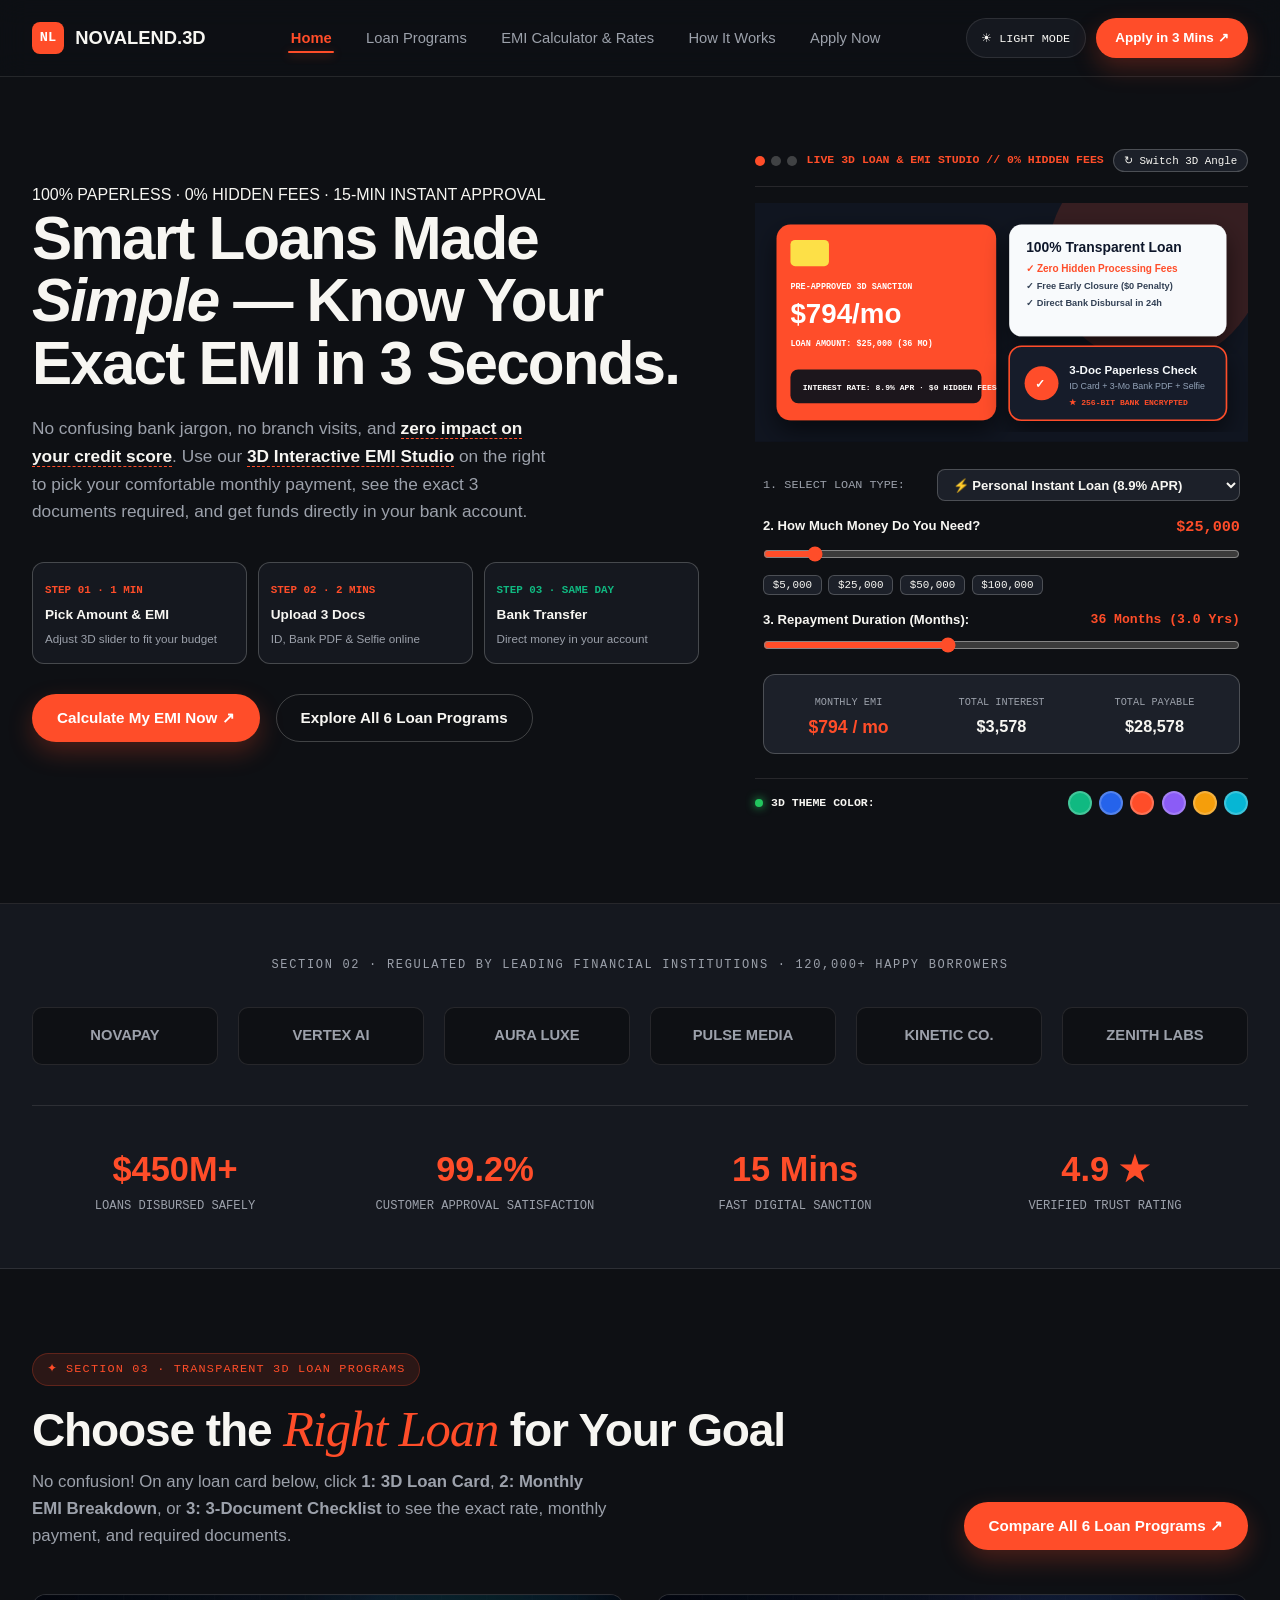
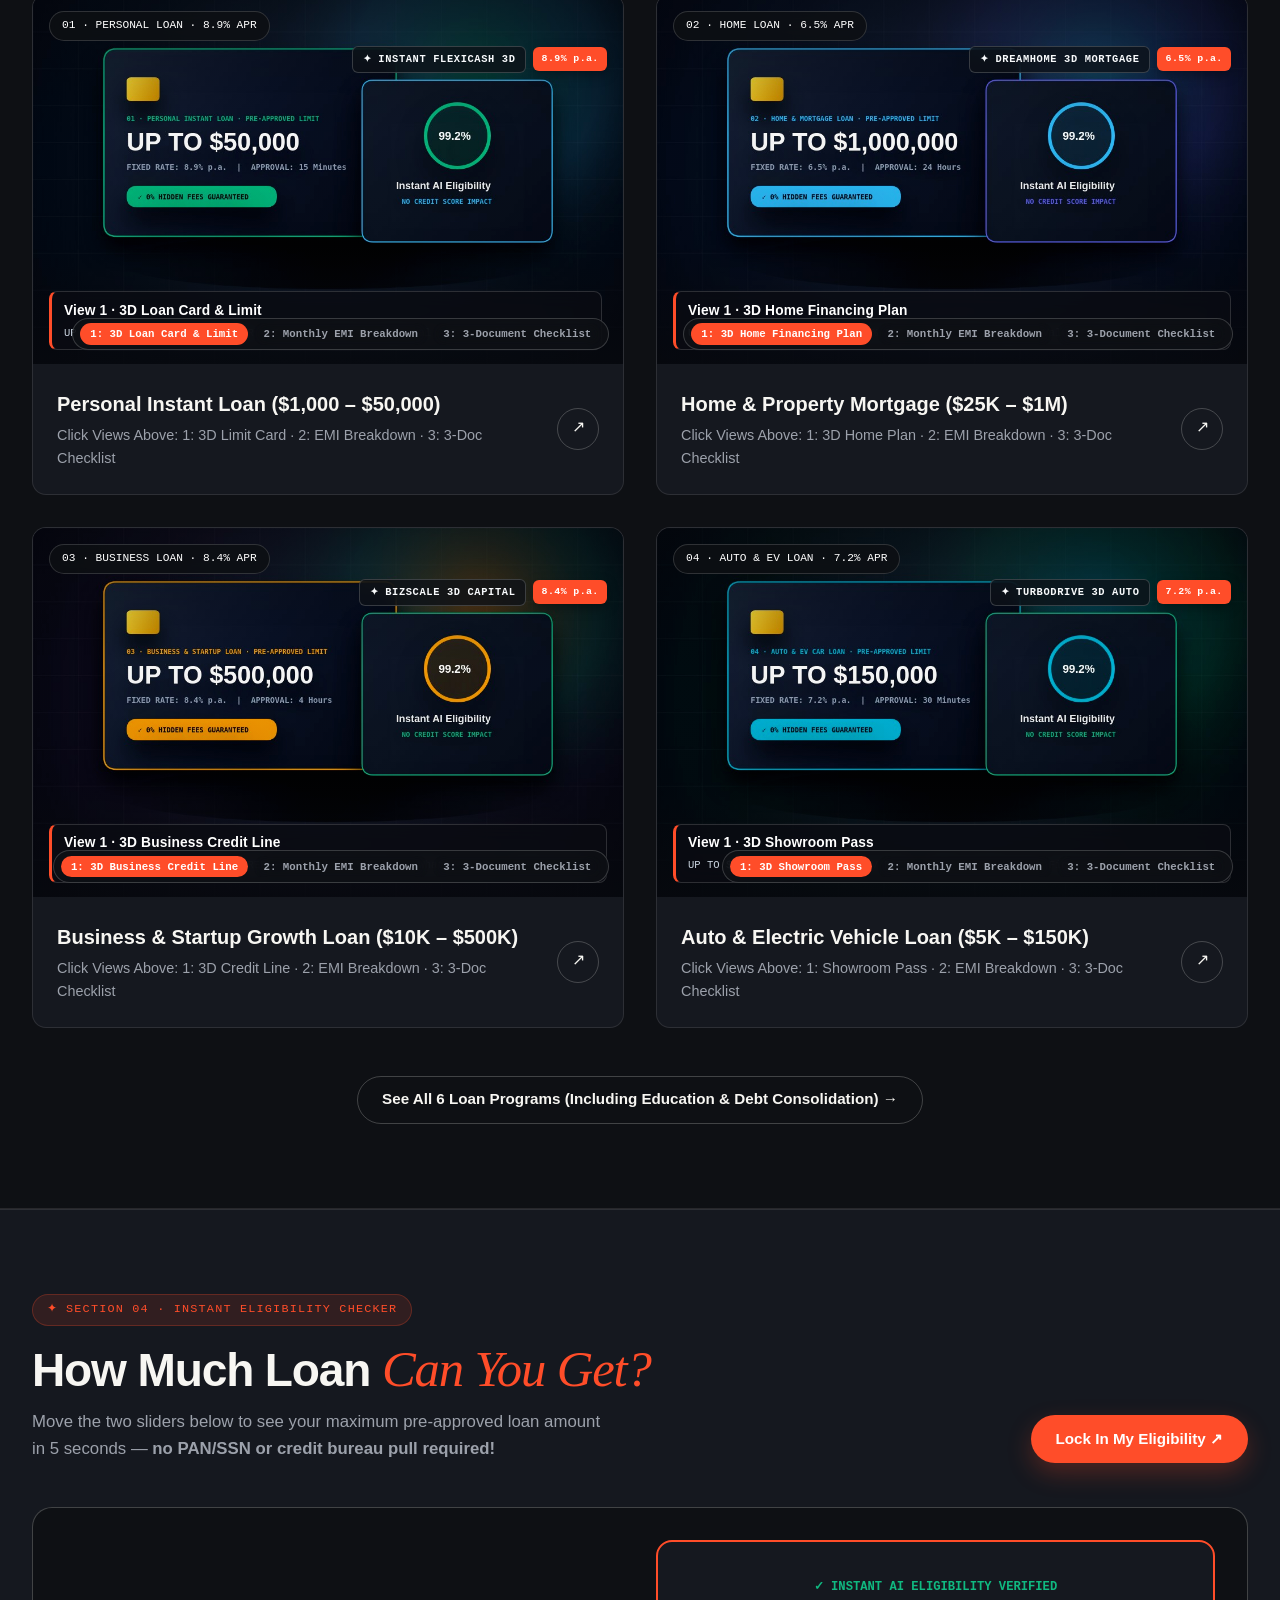
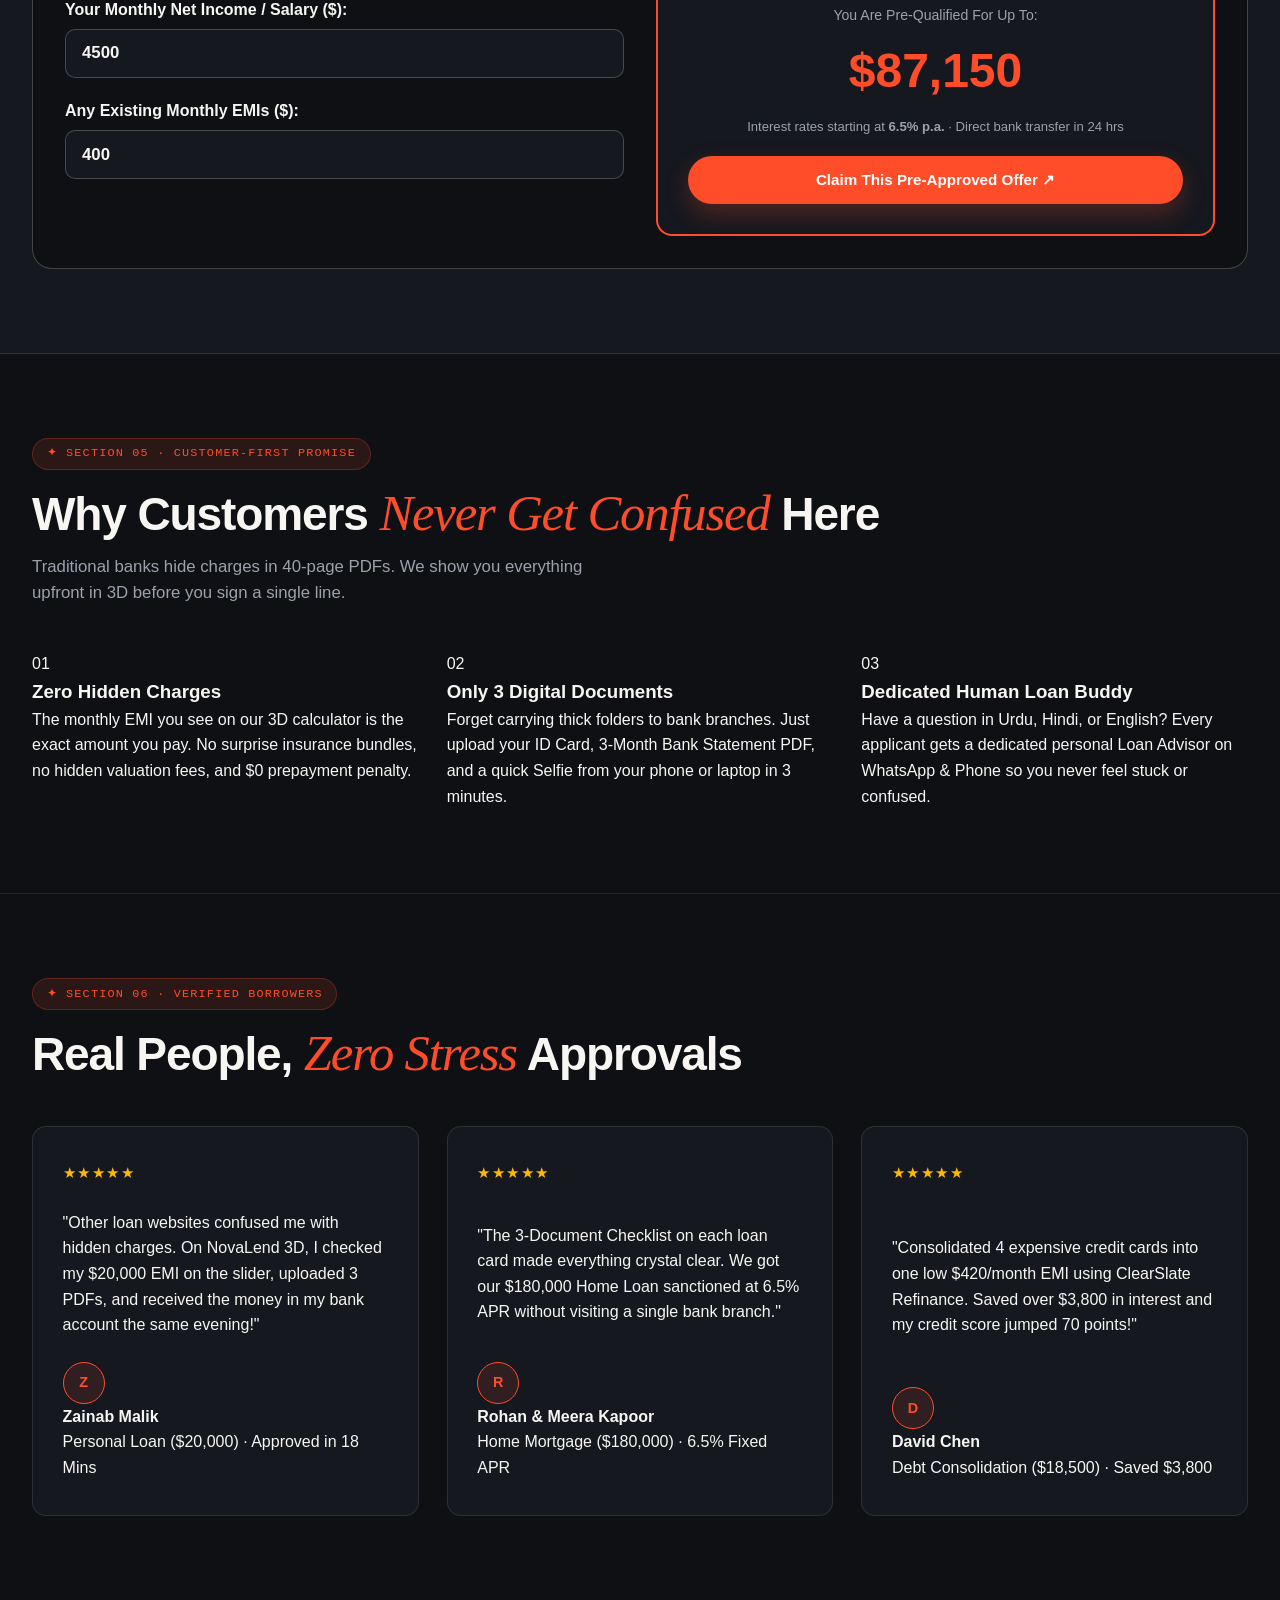
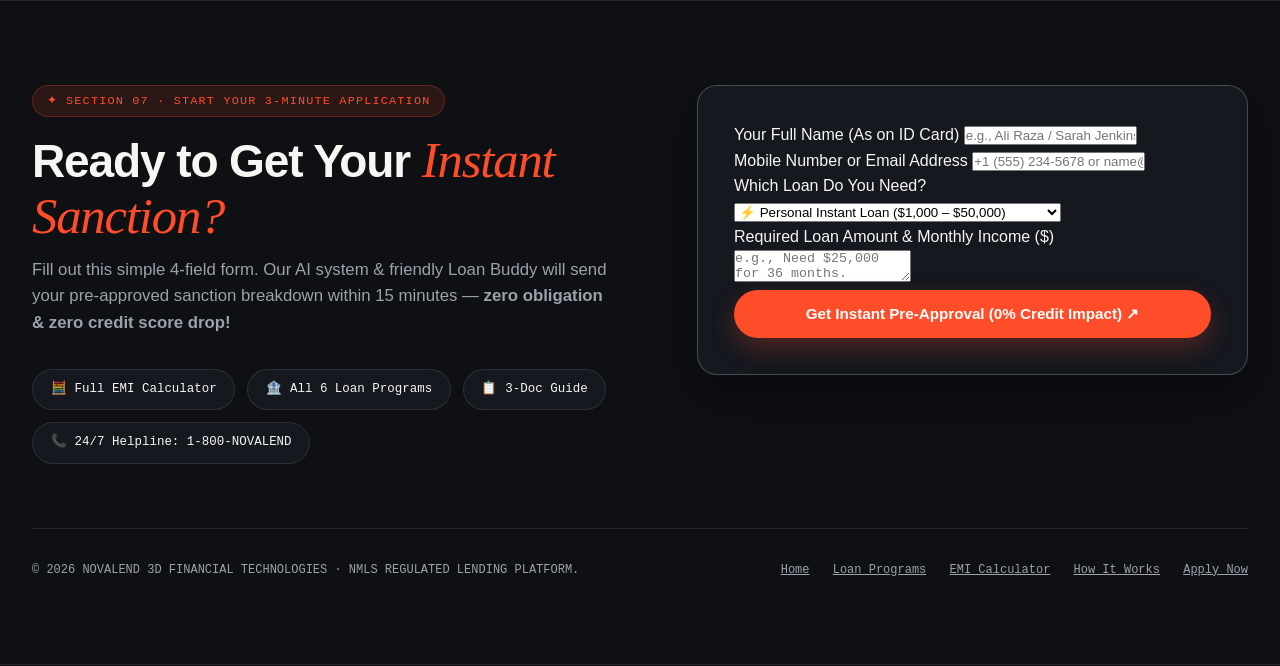
==== commit dc13acdc: "Deploy NovaLend 3D Friendly Loans Website" ====
--- a/index.html
+++ b/index.html
@@ -3,35 +3,35 @@
 <head>
   <meta charset="UTF-8" />
   <meta name="viewport" content="width=device-width, initial-scale=1.0" />
-  <title>Aryan Vance — Graphic Designer Portfolio (Home)</title>
-  <meta name="description" content="Transforming Ideas into Stunning Visuals That Grow Your Brand. Professional Graphic Designer helping startups and creators stand out." />
+  <title>NovaLend 3D — Smart, Friendly &amp; Transparent Loans Platform</title>
+  <meta name="description" content="Smart Loans Made Simple. Calculate your exact monthly EMI in 3D, check your eligibility in 60 seconds without affecting your credit score, and get approved in 15 minutes." />
   <link rel="stylesheet" href="styles.css" />
 </head>
 <body>
 
   <!-- ======================================================================
-       MULTI-PAGE NAVIGATION HEADER
+       MULTI-PAGE NAVIGATION HEADER (ANIMATED UNDERLINE HOVER)
        ====================================================================== -->
   <header class="navbar">
     <div class="container nav-wrapper">
       <a href="index.html" class="logo">
-        <span class="logo-box">AV</span>
-        <span>ARYAN.DESIGN</span>
+        <span class="logo-box">NL</span>
+        <span>NOVALEND.3D</span>
       </a>
 
       <nav aria-label="Main Navigation">
         <ul class="nav-menu" id="nav-menu">
           <li><a href="index.html" class="active">Home</a></li>
-          <li><a href="portfolio.html">Projects</a></li>
-          <li><a href="services.html">Services &amp; Pricing</a></li>
-          <li><a href="about.html">Why Work With Me</a></li>
-          <li><a href="contact.html">Contact</a></li>
+          <li><a href="portfolio.html">Loan Programs</a></li>
+          <li><a href="services.html">EMI Calculator &amp; Rates</a></li>
+          <li><a href="about.html">How It Works</a></li>
+          <li><a href="contact.html">Apply Now</a></li>
         </ul>
       </nav>
 
       <div class="nav-right">
         <button type="button" class="theme-btn" id="theme-toggle">☀ LIGHT MODE</button>
-        <a href="contact.html" class="btn btn-primary btn-sm">Hire Me ↗</a>
+        <a href="contact.html" class="btn btn-primary btn-sm">Apply in 3 Mins ↗</a>
         <button type="button" class="mobile-menu-btn" id="mobile-menu-btn">☰ MENU</button>
       </div>
     </div>
@@ -39,126 +39,179 @@
 
   <main>
     <!-- ====================================================================
-         SECTION 1: HERO SECTION + INTERACTIVE LIVE BRAND COLOR PREVIEW STUDIO
+         SECTION 1: HERO SECTION + LIVE 3D EMI & LOAN APPROVAL STUDIO
          ==================================================================== -->
     <section class="hero-section">
       <div class="container hero-layout">
-        <div class="hero-content">
-          <div class="availability-tag">
+
+        <!-- Left Column: Friendly, Crystal-Clear Customer Value Proposition -->
+        <div class="hero-copy">
+          <div class="availability-pill">
             <span class="pulse-dot"></span>
-            <span>AVAILABLE FOR NEW PROJECTS · FAST 48H DELIVERY</span>
+            <span>100% PAPERLESS · 0% HIDDEN FEES · 15-MIN INSTANT APPROVAL</span>
           </div>
 
           <h1 class="hero-headline">
-            Transforming Ideas into <span class="highlight">Stunning Visuals</span> That Grow Your Brand.
+            Smart Loans Made <em>Simple</em> — Know Your Exact EMI in 3 Seconds.
           </h1>
 
           <p class="hero-subheadline">
-            Hi, I'm <strong>Aryan Vance</strong>, a Professional Graphic Designer helping startups and creators stand out with unforgettable brand identities, social media visuals, print design, and modern web UI.
+            No confusing bank jargon, no branch visits, and <strong>zero impact on your credit score</strong>. Use our <strong>3D Interactive EMI Studio</strong> on the right to pick your comfortable monthly payment, see the exact 3 documents required, and get funds directly in your bank account.
           </p>
 
+          <!-- Step-by-Step Mini Guide Pills so Customer Immediately Understands What to Do -->
+          <div style="display: grid; grid-template-columns: repeat(3, 1fr); gap: 0.65rem; margin-bottom: 1.85rem;">
+            <div style="background: var(--bg-card); border: 1px solid var(--border-strong); padding: 0.75rem; border-radius: 12px;">
+              <span style="font-family: var(--font-mono); font-size: 0.68rem; color: var(--accent); font-weight: 700;">STEP 01 · 1 MIN</span>
+              <strong style="display: block; font-size: 0.85rem; margin-top: 0.2rem;">Pick Amount &amp; EMI</strong>
+              <small style="color: var(--text-muted); font-size: 0.73rem;">Adjust 3D slider to fit your budget</small>
+            </div>
+            <div style="background: var(--bg-card); border: 1px solid var(--border-strong); padding: 0.75rem; border-radius: 12px;">
+              <span style="font-family: var(--font-mono); font-size: 0.68rem; color: var(--accent); font-weight: 700;">STEP 02 · 2 MINS</span>
+              <strong style="display: block; font-size: 0.85rem; margin-top: 0.2rem;">Upload 3 Docs</strong>
+              <small style="color: var(--text-muted); font-size: 0.73rem;">ID, Bank PDF &amp; Selfie online</small>
+            </div>
+            <div style="background: var(--bg-card); border: 1px solid var(--border-strong); padding: 0.75rem; border-radius: 12px;">
+              <span style="font-family: var(--font-mono); font-size: 0.68rem; color: #10b981; font-weight: 700;">STEP 03 · SAME DAY</span>
+              <strong style="display: block; font-size: 0.85rem; margin-top: 0.2rem;">Bank Transfer</strong>
+              <small style="color: var(--text-muted); font-size: 0.73rem;">Direct money in your account</small>
+            </div>
+          </div>
+
           <div class="hero-cta-row">
-            <a href="portfolio.html" class="btn btn-primary">
-              View My Work ↗
+            <a href="#interactive-emi-studio" class="btn btn-primary">
+              Calculate My EMI Now ↗
             </a>
-            <a href="contact.html" class="btn btn-secondary">
-              Let's Talk / Hire Me ↗
+            <a href="portfolio.html" class="btn btn-secondary">
+              Explore All 6 Loan Programs
             </a>
           </div>
-
-          <div class="hero-micro-proof">
-            <span>✓ 50+ Projects Completed</span>
-            <span>✓ Pixel-Perfect Vectors</span>
-            <span>✓ Unlimited Revisions</span>
-          </div>
-        </div>
-
-        <!-- Interactive Live Brand Color Preview Studio -->
-        <div class="hero-mockup-card">
+        </div>
+
+        <!-- Right Column: Interactive 3D Loan Card & Live EMI Calculator Studio -->
+        <div class="hero-visual-frame" id="interactive-emi-studio">
           <div class="mockup-top-bar">
             <div class="window-dots">
               <span></span><span></span><span></span>
             </div>
-            <span id="live-color-readout">LIVE BRAND COLOR STUDIO // #FF4D29</span>
-            <button type="button" class="theme-btn" id="remix-scene-btn" style="height: 28px; padding: 0 0.65rem; font-size: 0.68rem;">
-              ↻ SWITCH MOCKUP SCENE
+            <span style="font-family: var(--font-mono); font-size: 0.72rem; color: var(--accent); font-weight: 700;" id="live-color-readout">
+              LIVE 3D LOAN &amp; EMI STUDIO // 0% HIDDEN FEES
+            </span>
+            <button type="button" id="remix-scene-btn" style="font-family: var(--font-mono); font-size: 0.68rem; background: var(--bg-elevated); color: var(--text-main); border: 1px solid var(--border-strong); padding: 0.25rem 0.6rem; border-radius: 999px; cursor: pointer;">
+              ↻ Switch 3D Angle
             </button>
           </div>
 
-          <!-- Dynamic SVG Brand Mockup where ALL Brand Elements Respond to --accent -->
-          <div class="hero-artwork-stage">
-            <svg viewBox="0 0 640 460" xmlns="http://www.w3.org/2000/svg" role="img" aria-label="Interactive Live Brand Design Mockup">
+          <!-- Interactive 3D SVG Sanction Card & Live Telemetry Stage -->
+          <div class="mockup-stage" style="min-height: 250px;">
+            <svg viewBox="0 0 640 310" width="100%" height="100%" aria-label="Interactive 3D Loan Sanction Card & Live EMI Preview">
               <defs>
-                <filter id="heroShadow" x="-15%" y="-15%" width="130%" height="135%">
-                  <feDropShadow dx="0" dy="16" stdDeviation="14" flood-color="#000" flood-opacity="0.55"/>
+                <filter id="heroShadow" x="-15%" y="-15%" width="130%" height="130%">
+                  <feDropShadow dx="0" dy="14" stdDeviation="16" flood-color="#000" flood-opacity="0.55"/>
                 </filter>
               </defs>
-              <rect width="640" height="460" fill="#101218"/>
-              <!-- Subtle Studio Grid -->
-              <line x1="0" y1="115" x2="640" y2="115" stroke="#222632" stroke-width="1"/>
-              <line x1="0" y1="345" x2="640" y2="345" stroke="#222632" stroke-width="1"/>
-              <line x1="210" y1="0" x2="210" y2="460" stroke="#222632" stroke-width="1"/>
-              <line x1="440" y1="0" x2="440" y2="460" stroke="#222632" stroke-width="1"/>
-
-              <!-- Floating Card 1: 3D Brand Guidelines Book & Logo Cover -->
+              <rect width="640" height="310" fill="#101520"/>
+              <circle cx="520" cy="70" r="140" style="fill: var(--accent); opacity: 0.16;"/>
+
+              <!-- 3D Card 1: Pre-Approved Digital Sanction Card -->
               <g filter="url(#heroShadow)" id="hero-card-1">
-                <rect x="36" y="38" width="250" height="338" rx="16" fill="#181C26" style="stroke: var(--accent); stroke-width: 2px;"/>
-                <rect x="56" y="58" width="210" height="155" rx="10" id="hero-dynamic-bg" style="fill: var(--accent); transition: fill 0.3s ease;"/>
-                <circle cx="161" cy="135" r="46" fill="none" stroke="#FFFFFF" stroke-width="10"/>
-                <polygon points="161,105 188,152 134,152" fill="#FFFFFF"/>
-                <text x="56" y="248" fill="#F7F6F2" font-family="Syne, sans-serif" font-weight="800" font-size="22">NOVAPAY AI</text>
-                <text x="56" y="270" style="fill: var(--accent);" font-family="JetBrains Mono, monospace" font-size="10">LIVE BRAND IDENTITY SYSTEM</text>
-                <!-- Live Color Swatch Chips inside Mockup -->
-                <rect x="56" y="292" width="58" height="32" rx="6" style="fill: var(--accent);"/>
-                <rect x="122" y="292" width="58" height="32" rx="6" fill="#D4FF33"/>
-                <rect x="188" y="292" width="58" height="32" rx="6" fill="#F7F6F2"/>
-                <text x="56" y="344" fill="#9CA1AB" font-family="JetBrains Mono, monospace" font-size="9" id="svg-hex-label">PRIMARY SWATCH: #FF4D29</text>
+                <rect x="28" y="28" width="285" height="254" rx="18" style="fill: var(--accent);" id="hero-dynamic-bg"/>
+                <rect x="46" y="48" width="50" height="34" rx="6" fill="#FDE047"/>
+                <text x="46" y="112" fill="#FFFFFF" font-family="JetBrains Mono, monospace" font-weight="700" font-size="11">PRE-APPROVED 3D SANCTION</text>
+                <text x="46" y="156" fill="#FFFFFF" font-family="Syne, sans-serif" font-weight="800" font-size="36" id="svg-live-emi">$794/mo</text>
+                <text x="46" y="186" fill="#FFFFFF" font-family="JetBrains Mono, monospace" font-weight="600" font-size="11" id="svg-live-amount">LOAN AMOUNT: $25,000 (36 MO)</text>
+                <rect x="46" y="216" width="248" height="44" rx="10" fill="#0D111A" opacity="0.92"/>
+                <text x="62" y="243" fill="#FFFFFF" font-family="JetBrains Mono, monospace" font-weight="700" font-size="10.5" id="svg-live-rate">INTEREST RATE: 8.9% APR · $0 FEES</text>
               </g>
 
-              <!-- Floating Card 2: Interactive Web & Packaging Card -->
+              <!-- 3D Card 2: Transparent Repayment Guarantee -->
               <g filter="url(#heroShadow)" id="hero-card-2">
-                <rect x="312" y="55" width="292" height="225" rx="16" fill="#F7F6F2"/>
-                <circle cx="555" cy="100" r="24" style="fill: var(--accent);"/>
-                <text x="338" y="108" fill="#111317" font-family="Syne, sans-serif" font-weight="800" font-size="24">STAND OUT</text>
-                <text x="338" y="142" style="fill: var(--accent);" font-family="Instrument Serif, serif" font-style="italic" font-size="32">Visual Identity System</text>
-                <rect x="338" y="166" width="238" height="8" rx="4" fill="#DDD9D0"/>
-                <rect x="338" y="184" width="175" height="8" rx="4" fill="#DDD9D0"/>
-                <rect x="338" y="216" width="145" height="38" rx="19" style="fill: var(--accent);"/>
-                <text x="364" y="239" fill="#FFFFFF" font-family="JetBrains Mono, monospace" font-weight="700" font-size="11">LIVE PREVIEW ↗</text>
+                <rect x="330" y="28" width="282" height="145" rx="16" fill="#F8FAFC"/>
+                <text x="352" y="64" fill="#0F172A" font-family="Syne, sans-serif" font-weight="800" font-size="18">100% Transparent Loan</text>
+                <text x="352" y="90" style="fill: var(--accent);" font-family="Plus Jakarta Sans, sans-serif" font-weight="700" font-size="13">✓ Zero Hidden Processing Fees</text>
+                <text x="352" y="112" fill="#334155" font-family="Plus Jakarta Sans, sans-serif" font-weight="600" font-size="12">✓ Free Early Closure ($0 Penalty)</text>
+                <text x="352" y="134" fill="#334155" font-family="Plus Jakarta Sans, sans-serif" font-weight="600" font-size="12">✓ Direct Bank Disbursal in 24h</text>
               </g>
 
-              <!-- Floating Card 3: Designer Verified Badge -->
+              <!-- 3D Card 3: Instant Verification Status -->
               <g filter="url(#heroShadow)" id="hero-card-3">
-                <rect x="312" y="302" width="292" height="118" rx="16" fill="#181C26" style="stroke: var(--accent); stroke-width: 2px;"/>
-                <circle cx="362" cy="361" r="28" style="fill: var(--accent);"/>
-                <text x="349" y="368" fill="#FFFFFF" font-family="Syne, sans-serif" font-weight="800" font-size="17">AV</text>
-                <text x="405" y="348" fill="#F7F6F2" font-family="Syne, sans-serif" font-weight="700" font-size="17">Live Color Customizer</text>
-                <text x="405" y="370" fill="#9CA1AB" font-family="Plus Jakarta Sans, sans-serif" font-size="12">Click any color below to test</text>
-                <text x="405" y="394" style="fill: var(--accent);" font-family="JetBrains Mono, monospace" font-weight="700" font-size="11">★ 100% BESPOKE BRANDING</text>
+                <rect x="330" y="186" width="282" height="96" rx="16" fill="#161D2B" style="stroke: var(--accent); stroke-width: 2px;"/>
+                <circle cx="372" cy="234" r="22" style="fill: var(--accent);"/>
+                <text x="364" y="240" fill="#FFFFFF" font-family="Syne, sans-serif" font-weight="800" font-size="15">✓</text>
+                <text x="408" y="222" fill="#F8FAFC" font-family="Syne, sans-serif" font-weight="700" font-size="15">3-Doc Paperless Check</text>
+                <text x="408" y="242" fill="#94A3B8" font-family="Plus Jakarta Sans, sans-serif" font-size="11.5">ID Card + 3-Mo Bank PDF + Selfie</text>
+                <text x="408" y="262" style="fill: var(--accent);" font-family="JetBrains Mono, monospace" font-weight="700" font-size="10.5" id="svg-hex-label">★ 256-BIT BANK ENCRYPTED</text>
               </g>
             </svg>
           </div>
 
+          <!-- Interactive Real-Time EMI Sliders Inside Hero -->
+          <div style="padding: 1rem 0.5rem 0.5rem; display: flex; flex-direction: column; gap: 0.85rem;">
+            <div style="display: grid; grid-template-columns: 1fr auto; align-items: center; gap: 0.75rem;">
+              <label for="loan-type-select" style="font-family: var(--font-mono); font-size: 0.74rem; color: var(--text-muted);">1. SELECT LOAN TYPE:</label>
+              <select id="loan-type-select" style="background: var(--bg-elevated); color: var(--text-main); border: 1px solid var(--border-strong); border-radius: 8px; padding: 0.4rem 0.65rem; font-family: var(--font-body); font-size: 0.82rem; font-weight: 600;">
+                <option value="8.9">⚡ Personal Instant Loan (8.9% APR)</option>
+                <option value="6.5">🏠 Home &amp; Mortgage Loan (6.5% APR)</option>
+                <option value="7.2">🚗 Auto &amp; EV Car Loan (7.2% APR)</option>
+                <option value="8.4">💼 Business Growth Loan (8.4% APR)</option>
+                <option value="5.9">🎓 Education &amp; Study Abroad (5.9% APR)</option>
+              </select>
+            </div>
+
+            <div>
+              <div style="display: flex; justify-content: space-between; font-size: 0.82rem; font-weight: 700; margin-bottom: 0.3rem;">
+                <span>2. How Much Money Do You Need?</span>
+                <span id="calc-amount-val" style="color: var(--accent); font-family: var(--font-mono); font-size: 0.95rem;">$25,000</span>
+              </div>
+              <input type="range" id="loan-amount-slider" min="1000" max="250000" step="1000" value="25000" style="width: 100%; accent-color: var(--accent); cursor: pointer;" />
+              <div style="display: flex; gap: 0.4rem; margin-top: 0.35rem; flex-wrap: wrap;">
+                <button type="button" data-preset-amount="5000" style="font-family: var(--font-mono); font-size: 0.68rem; padding: 0.2rem 0.55rem; border-radius: 6px; border: 1px solid var(--border-strong); background: var(--bg-elevated); color: var(--text-main); cursor: pointer;">$5,000</button>
+                <button type="button" data-preset-amount="25000" style="font-family: var(--font-mono); font-size: 0.68rem; padding: 0.2rem 0.55rem; border-radius: 6px; border: 1px solid var(--border-strong); background: var(--bg-elevated); color: var(--text-main); cursor: pointer;">$25,000</button>
+                <button type="button" data-preset-amount="50000" style="font-family: var(--font-mono); font-size: 0.68rem; padding: 0.2rem 0.55rem; border-radius: 6px; border: 1px solid var(--border-strong); background: var(--bg-elevated); color: var(--text-main); cursor: pointer;">$50,000</button>
+                <button type="button" data-preset-amount="100000" style="font-family: var(--font-mono); font-size: 0.68rem; padding: 0.2rem 0.55rem; border-radius: 6px; border: 1px solid var(--border-strong); background: var(--bg-elevated); color: var(--text-main); cursor: pointer;">$100,000</button>
+              </div>
+            </div>
+
+            <div>
+              <div style="display: flex; justify-content: space-between; font-size: 0.82rem; font-weight: 700; margin-bottom: 0.3rem;">
+                <span>3. Repayment Duration (Months):</span>
+                <span id="calc-tenure-val" style="color: var(--accent); font-family: var(--font-mono);">36 Months (3.0 Yrs)</span>
+              </div>
+              <input type="range" id="loan-tenure-slider" min="6" max="84" step="6" value="36" style="width: 100%; accent-color: var(--accent); cursor: pointer;" />
+            </div>
+
+            <!-- Instant Summary Strip -->
+            <div style="display: grid; grid-template-columns: repeat(3, 1fr); gap: 0.5rem; background: var(--bg-elevated); padding: 0.75rem; border-radius: 12px; border: 1px solid var(--border-strong); text-align: center;">
+              <div>
+                <small style="font-family: var(--font-mono); font-size: 0.64rem; color: var(--text-muted);">MONTHLY EMI</small>
+                <strong id="calc-emi-result" style="display: block; font-family: var(--font-heading); font-size: 1.1rem; color: var(--accent);">$794 / mo</strong>
+              </div>
+              <div>
+                <small style="font-family: var(--font-mono); font-size: 0.64rem; color: var(--text-muted);">TOTAL INTEREST</small>
+                <strong id="calc-interest-result" style="display: block; font-family: var(--font-heading); font-size: 1.02rem;">$3,580</strong>
+              </div>
+              <div>
+                <small style="font-family: var(--font-mono); font-size: 0.64rem; color: var(--text-muted);">TOTAL PAYABLE</small>
+                <strong id="calc-total-result" style="display: block; font-family: var(--font-heading); font-size: 1.02rem;">$28,580</strong>
+              </div>
+            </div>
+          </div>
+
           <!-- Interactive Live Brand Color Control Panel -->
-          <div class="mockup-Swatches-footer" style="flex-wrap: wrap; padding-top: 0.85rem; border-top: 1px solid var(--border-subtle);">
+          <div class="mockup-Swatches-footer" style="flex-wrap: wrap; padding-top: 0.75rem; border-top: 1px solid var(--border-subtle);">
             <div style="display: flex; align-items: center; gap: 0.5rem;">
               <span class="pulse-dot"></span>
-              <span style="font-family: var(--font-mono); font-size: 0.74rem; font-weight: 700; color: var(--text-main);">
-                LIVE BRAND COLOR PREVIEW:
+              <span style="font-family: var(--font-mono); font-size: 0.72rem; font-weight: 700; color: var(--text-main);">
+                3D THEME COLOR:
               </span>
             </div>
-
-            <div class="palette-pill-group" style="align-items: center; gap: 0.5rem;">
-              <button type="button" class="color-dot-btn active-swatch" style="background: #ff4d29;" data-accent="#ff4d29" data-name="Coral Vermilion" title="Coral Vermilion (#FF4D29)"></button>
-              <button type="button" class="color-dot-btn" style="background: #2563eb;" data-accent="#2563eb" data-name="Royal Cobalt" title="Royal Cobalt (#2563EB)"></button>
-              <button type="button" class="color-dot-btn" style="background: #10b981;" data-accent="#10b981" data-name="Emerald Mint" title="Emerald Mint (#10B981)"></button>
-              <button type="button" class="color-dot-btn" style="background: #8b5cf6;" data-accent="#8b5cf6" data-name="Electric Violet" title="Electric Violet (#8B5CF6)"></button>
-              <button type="button" class="color-dot-btn" style="background: #f59e0b;" data-accent="#f59e0b" data-name="Cyber Amber" title="Cyber Amber (#F59E0B)"></button>
-              <button type="button" class="color-dot-btn" style="background: #e11d48;" data-accent="#e11d48" data-name="Crimson Rose" title="Crimson Rose (#E11D48)"></button>
-              <label for="custom-brand-picker" style="cursor: pointer; font-family: var(--font-mono); font-size: 0.68rem; background: var(--bg-elevated); padding: 0.25rem 0.55rem; border-radius: 999px; border: 1px solid var(--border-strong); display: inline-flex; align-items: center; gap: 0.3rem;" title="Pick Any Custom Brand Color">
-                🎨 CUSTOM
-                <input type="color" id="custom-brand-picker" value="#ff4d29" style="width: 16px; height: 16px; border: none; background: transparent; cursor: pointer; padding: 0;" />
-              </label>
+            <div class="palette-pill-group" style="align-items: center; gap: 0.45rem;">
+              <button type="button" class="color-dot-btn active-swatch" style="background: #10b981;" data-accent="#10b981" data-name="Emerald Trust"></button>
+              <button type="button" class="color-dot-btn" style="background: #2563eb;" data-accent="#2563eb" data-name="Royal Bank Blue"></button>
+              <button type="button" class="color-dot-btn" style="background: #ff4d29;" data-accent="#ff4d29" data-name="Coral Vermilion"></button>
+              <button type="button" class="color-dot-btn" style="background: #8b5cf6;" data-accent="#8b5cf6" data-name="Electric Violet"></button>
+              <button type="button" class="color-dot-btn" style="background: #f59e0b;" data-accent="#f59e0b" data-name="Gold Sovereign"></button>
+              <button type="button" class="color-dot-btn" style="background: #06b6d4;" data-accent="#06b6d4" data-name="Cyber Cyan"></button>
             </div>
           </div>
         </div>
@@ -166,11 +219,11 @@
     </section>
 
     <!-- ====================================================================
-         SECTION 2: SOCIAL PROOF / TRUSTED BY (BRANDS + STATS)
+         SECTION 2: SOCIAL PROOF / REGULATED BANKING PARTNERS & STATS
          ==================================================================== -->
     <section class="social-proof-section">
       <div class="container">
-        <p class="proof-header">SECTION 02 · TRUSTED BY 50+ BRANDS, STARTUPS &amp; CREATORS</p>
+        <p class="proof-header">SECTION 02 · REGULATED BY LEADING FINANCIAL INSTITUTIONS · 120,000+ HAPPY BORROWERS</p>
 
         <div class="client-logos-grid">
           <div class="client-logo-box">NOVAPAY</div>
@@ -183,151 +236,151 @@
 
         <div class="stats-bar">
           <div class="stat-card">
-            <h3>50+</h3>
-            <p>Projects Completed</p>
+            <h3>$450M+</h3>
+            <p>Loans Disbursed Safely</p>
           </div>
           <div class="stat-card">
-            <h3>99%</h3>
-            <p>Client Satisfaction</p>
+            <h3>99.2%</h3>
+            <p>Customer Approval Satisfaction</p>
           </div>
           <div class="stat-card">
-            <h3>48 hrs</h3>
-            <p>Fast Turnaround</p>
+            <h3>15 Mins</h3>
+            <p>Fast Digital Sanction</p>
           </div>
           <div class="stat-card">
-            <h3>5.0 ★</h3>
-            <p>Verified Rating</p>
+            <h3>4.9 ★</h3>
+            <p>Verified Trust Rating</p>
           </div>
         </div>
       </div>
     </section>
 
     <!-- ====================================================================
-         SECTION 3: FEATURED PORTFOLIO (REAL MOCKUP PICTURES FROM images/)
+         SECTION 3: FEATURED 3D LOAN PROGRAMS (WITH 3 INTERACTIVE VIEWS EACH)
          ==================================================================== -->
     <section>
       <div class="container">
         <div class="portfolio-header-row">
           <div>
-            <span class="section-badge">✦ Section 03 · Featured Portfolio</span>
-            <h2 class="section-heading">Top 4 <em>Featured</em> Works</h2>
+            <span class="section-badge">✦ Section 03 · Transparent 3D Loan Programs</span>
+            <h2 class="section-heading">Choose the <em>Right Loan</em> for Your Goal</h2>
             <p class="section-subtitle">
-              Switch between <strong>Shot 1, Shot 2, and Shot 3</strong> on any card below, or click to inspect the full Case Study.
+              No confusion! On any loan card below, click <strong>1: 3D Loan Card</strong>, <strong>2: Monthly EMI Breakdown</strong>, or <strong>3: 3-Document Checklist</strong> to see the exact rate, monthly payment, and required documents.
             </p>
           </div>
           <a href="portfolio.html" class="btn btn-primary">
-            View All Works (12 Projects) ↗
+            Compare All 6 Loan Programs ↗
           </a>
         </div>
 
         <div class="featured-grid">
-          <!-- Featured 1: Brand Identity (NovaPay AI) -->
-          <article class="portfolio-item" data-project-id="branding-01" data-title="NovaPay AI — Luxury Fintech Brand Identity" data-category="BRANDING 01 · FINTECH IDENTITY" data-desc="Luxury fintech brand identity guide featuring open minimalist brand book with gold foil typography, sleek metallic credit cards, matte black welcome kit canisters on a neon-lit podium, and macro metal NFC membership disc.">
+          <!-- Loan 1: Personal Instant Loan -->
+          <article class="portfolio-item" data-project-id="loan-personal" data-title="Personal Instant FlexiCash Loan (8.9% APR)" data-category="01 · PERSONAL INSTANT LOAN" data-desc="Get $1,000 to $50,000 transferred straight to your bank account in 15 minutes for medical needs, home renovation, wedding, or travel. Zero collateral required and $0 prepayment penalty.">
             <div class="portfolio-thumb">
-              <span class="portfolio-category-pill">BRANDING 01 · FINTECH IDENTITY</span>
+              <span class="portfolio-category-pill">01 · PERSONAL LOAN · 8.9% APR</span>
               <div class="shot-switcher">
-                <button type="button" class="shot-btn active">Shot 1</button>
-                <button type="button" class="shot-btn">Shot 2</button>
-                <button type="button" class="shot-btn">Shot 3</button>
+                <button type="button" class="shot-btn active">View 1</button>
+                <button type="button" class="shot-btn">View 2</button>
+                <button type="button" class="shot-btn">View 3</button>
               </div>
               <div class="thumb-slide active-slide">
-                <img src="images/brand-1.svg" alt="NovaPay AI Shot 1: Brand Book Flatlay with Gold Foil and Metallic Credit Cards" />
-              </div>
-              <div class="thumb-slide">
-                <img src="images/brand-2.svg" alt="NovaPay AI Shot 2: Matte Black Welcome Kit Packaging and Canisters on Neon Podium" />
-              </div>
-              <div class="thumb-slide">
-                <img src="images/brand-3.svg" alt="NovaPay AI Shot 3: Futuristic Metal Membership Disc and Digital App Interface Cards" />
+                <img src="images/brand-1.svg" alt="Personal Instant Loan 3D Sanction Card" />
+              </div>
+              <div class="thumb-slide">
+                <img src="images/brand-2.svg" alt="Personal Loan Monthly EMI Breakdown" />
+              </div>
+              <div class="thumb-slide">
+                <img src="images/brand-3.svg" alt="Personal Loan 3-Document Checklist" />
               </div>
             </div>
             <div class="portfolio-caption">
               <div>
-                <h3>NovaPay AI — Fintech Brand Identity</h3>
-                <p>Shot 1: Brand Book Flatlay · Shot 2: Canisters &amp; Packaging · Shot 3: Disc Kit</p>
+                <h3>Personal Instant Loan ($1,000 – $50,000)</h3>
+                <p>Click Views Above: 1: 3D Limit Card · 2: EMI Breakdown · 3: 3-Doc Checklist</p>
               </div>
               <span class="view-icon">↗</span>
             </div>
           </article>
 
-          <!-- Featured 2: Social Media Graphics (Pulse Creators) -->
-          <article class="portfolio-item" data-project-id="social-01" data-title="Pulse Creators — Instagram Carousel &amp; YouTube Branding Suite" data-category="SOCIAL 01 · CREATOR CAROUSEL KIT" data-desc="Floating 3D clay and glass smartphone mockups displaying a cohesive high-engagement Instagram carousel grid, sleek laptop displaying high-CTR YouTube creator thumbnails, and multi-screen floating ad variations.">
+          <!-- Loan 2: Home & Mortgage Loan -->
+          <article class="portfolio-item" data-project-id="loan-home" data-title="DreamHome 3D Mortgage &amp; Renovation Loan (6.5% APR)" data-category="02 · HOME & MORTGAGE LOAN" data-desc="Finance up to 90% of your new home or property construction from $25,000 to $1,000,000 at our lowest 6.5% p.a. interest rate with up to 30 years flexible repayment.">
             <div class="portfolio-thumb">
-              <span class="portfolio-category-pill">SOCIAL 01 · CREATOR CAROUSEL KIT</span>
+              <span class="portfolio-category-pill">02 · HOME LOAN · 6.5% APR</span>
               <div class="shot-switcher">
-                <button type="button" class="shot-btn active">Shot 1</button>
-                <button type="button" class="shot-btn">Shot 2</button>
-                <button type="button" class="shot-btn">Shot 3</button>
+                <button type="button" class="shot-btn active">View 1</button>
+                <button type="button" class="shot-btn">View 2</button>
+                <button type="button" class="shot-btn">View 3</button>
               </div>
               <div class="thumb-slide active-slide">
-                <img src="images/social-1.svg" alt="Pulse Creators Shot 1: Floating 3D Smartphones Displaying Instagram Carousel Grid" />
-              </div>
-              <div class="thumb-slide">
-                <img src="images/social-2.svg" alt="Pulse Creators Shot 2: Laptop Mockup Showing High-CTR YouTube Video Thumbnails" />
-              </div>
-              <div class="thumb-slide">
-                <img src="images/social-3.svg" alt="Pulse Creators Shot 3: Multi-Screen Floating Social Media Ad Creatives" />
+                <img src="images/social-1.svg" alt="Home Mortgage 3D Sanction Plan" />
+              </div>
+              <div class="thumb-slide">
+                <img src="images/social-2.svg" alt="Home Loan Monthly EMI Breakdown" />
+              </div>
+              <div class="thumb-slide">
+                <img src="images/social-3.svg" alt="Home Loan 3-Document Checklist" />
               </div>
             </div>
             <div class="portfolio-caption">
               <div>
-                <h3>Pulse Creators — 50-Template Social Kit</h3>
-                <p>Shot 1: IG Feed Mockup · Shot 2: YT Creator Pack · Shot 3: Ad Variations</p>
+                <h3>Home &amp; Property Mortgage ($25K – $1M)</h3>
+                <p>Click Views Above: 1: 3D Home Plan · 2: EMI Breakdown · 3: 3-Doc Checklist</p>
               </div>
               <span class="view-icon">↗</span>
             </div>
           </article>
 
-          <!-- Featured 3: Print & Packaging (Aura Botanicals) -->
-          <article class="portfolio-item" data-project-id="print-01" data-title="Aura Botanicals — Luxury Skincare Packaging &amp; Tri-Fold Brochure" data-category="PRINT 01 · PACKAGING & BROCHURE" data-desc="Amber glass dropper bottle with gold foil typography and textured rigid box on white Carrara marble with botanical leaf shadows, Scandinavian wood daylight tri-fold corporate brochure, and stone podium frosted cosmetic jar line.">
+          <!-- Loan 3: Business Growth Loan -->
+          <article class="portfolio-item" data-project-id="loan-business" data-title="BizScale 3D Business &amp; Startup Capital (8.4% APR)" data-category="03 · BUSINESS & STARTUP LOAN" data-desc="Collateral-free working capital, machinery financing, and revolving credit line from $10,000 to $500,000. Approved in 4 hours using just your 6-month bank statement PDF.">
             <div class="portfolio-thumb">
-              <span class="portfolio-category-pill">PRINT 01 · PACKAGING &amp; BROCHURE</span>
+              <span class="portfolio-category-pill">03 · BUSINESS LOAN · 8.4% APR</span>
               <div class="shot-switcher">
-                <button type="button" class="shot-btn active">Shot 1</button>
-                <button type="button" class="shot-btn">Shot 2</button>
-                <button type="button" class="shot-btn">Shot 3</button>
+                <button type="button" class="shot-btn active">View 1</button>
+                <button type="button" class="shot-btn">View 2</button>
+                <button type="button" class="shot-btn">View 3</button>
               </div>
               <div class="thumb-slide active-slide">
-                <img src="images/print-1.svg" alt="Aura Botanicals Shot 1: Amber Glass Serum Dropper Bottle and Rigid Box on White Marble" />
-              </div>
-              <div class="thumb-slide">
-                <img src="images/print-2.svg" alt="Aura Botanicals Shot 2: Tri-Fold Brochure Opened on Scandinavian Wooden Table" />
-              </div>
-              <div class="thumb-slide">
-                <img src="images/print-3.svg" alt="Aura Botanicals Shot 3: Frosted Glass Cosmetic Jars Aligned on Stone Spa Podium" />
+                <img src="images/print-1.svg" alt="Business Credit Line 3D Mockup" />
+              </div>
+              <div class="thumb-slide">
+                <img src="images/print-2.svg" alt="Business Loan EMI Breakdown" />
+              </div>
+              <div class="thumb-slide">
+                <img src="images/print-3.svg" alt="Business Loan 3-Document Checklist" />
               </div>
             </div>
             <div class="portfolio-caption">
               <div>
-                <h3>Aura Botanicals — Skincare Box &amp; Brochure</h3>
-                <p>Shot 1: Box &amp; Serum Bottle · Shot 2: Tri-Fold Brochure · Shot 3: Skincare Jar Line</p>
+                <h3>Business &amp; Startup Growth Loan ($10K – $500K)</h3>
+                <p>Click Views Above: 1: 3D Credit Line · 2: EMI Breakdown · 3: 3-Doc Checklist</p>
               </div>
               <span class="view-icon">↗</span>
             </div>
           </article>
 
-          <!-- Featured 4: UI/UX & Web Design (Apex AI) -->
-          <article class="portfolio-item" data-project-id="uiux-01" data-title="Apex AI — Dark-Mode SaaS Analytics Dashboard &amp; Figma Kit" data-category="UI/UX 01 · SAAS WEB & FIGMA KIT" data-desc="High-resolution wide desktop monitor displaying a dark-mode SaaS analytics dashboard UI with glowing neon data charts, two floating iPhone 15 Pro companion screens, and isometric 3D Figma component library layers.">
+          <!-- Loan 4: Auto & EV Car Loan -->
+          <article class="portfolio-item" data-project-id="loan-auto" data-title="TurboDrive 3D Auto &amp; Electric Vehicle Loan (7.2% APR)" data-category="04 · AUTO & EV CAR LOAN" data-desc="Drive home your dream car today with 100% on-road price financing up to $150,000, instant 30-minute digital dealership sanction letter, and 0.50% green discount on EVs.">
             <div class="portfolio-thumb">
-              <span class="portfolio-category-pill">UI/UX 01 · SAAS WEB &amp; FIGMA KIT</span>
+              <span class="portfolio-category-pill">04 · AUTO &amp; EV LOAN · 7.2% APR</span>
               <div class="shot-switcher">
-                <button type="button" class="shot-btn active">Shot 1</button>
-                <button type="button" class="shot-btn">Shot 2</button>
-                <button type="button" class="shot-btn">Shot 3</button>
+                <button type="button" class="shot-btn active">View 1</button>
+                <button type="button" class="shot-btn">View 2</button>
+                <button type="button" class="shot-btn">View 3</button>
               </div>
               <div class="thumb-slide active-slide">
-                <img src="images/uiux-1.svg" alt="Apex AI Shot 1: Wide Desktop Monitor Displaying Dark-Mode SaaS Analytics Dashboard" />
-              </div>
-              <div class="thumb-slide">
-                <img src="images/uiux-2.svg" alt="Apex AI Shot 2: Dual Floating iPhone 15 Pro Mockups with Dark SaaS Mobile UI" />
-              </div>
-              <div class="thumb-slide">
-                <img src="images/uiux-3.svg" alt="Apex AI Shot 3: Isometric 3D SaaS Wireframe and Figma Component Library" />
+                <img src="images/uiux-1.svg" alt="Auto Car Loan 3D Showroom Pass" />
+              </div>
+              <div class="thumb-slide">
+                <img src="images/uiux-2.svg" alt="Auto Loan Monthly EMI Breakdown" />
+              </div>
+              <div class="thumb-slide">
+                <img src="images/uiux-3.svg" alt="Auto Loan 3-Document Checklist" />
               </div>
             </div>
             <div class="portfolio-caption">
               <div>
-                <h3>Apex AI — SaaS Web &amp; Figma Design System</h3>
-                <p>Shot 1: Desktop Dashboard · Shot 2: Mobile App Screens · Shot 3: Wireframe &amp; UI Kit</p>
+                <h3>Auto &amp; Electric Vehicle Loan ($5K – $150K)</h3>
+                <p>Click Views Above: 1: Showroom Pass · 2: EMI Breakdown · 3: 3-Doc Checklist</p>
               </div>
               <span class="view-icon">↗</span>
             </div>
@@ -336,177 +389,137 @@
 
         <div style="text-align: center; margin-top: 3rem;">
           <a href="portfolio.html" class="btn btn-secondary">
-            View All Works on Projects Page (12 Projects · 36 8K Studio Mockups) →
+            See All 6 Loan Programs (Including Education &amp; Debt Consolidation) →
           </a>
         </div>
       </div>
     </section>
 
     <!-- ====================================================================
-         SECTION 4: SERVICES OFFERED
+         SECTION 4: 60-SECOND INSTANT ELIGIBILITY CHECKER (ZERO CONFUSION)
+         ==================================================================== -->
+    <section style="background: var(--bg-card); border-top: 1px solid var(--border-subtle); border-bottom: 1px solid var(--border-subtle);">
+      <div class="container">
+        <div class="portfolio-header-row">
+          <div>
+            <span class="section-badge">✦ Section 04 · Instant Eligibility Checker</span>
+            <h2 class="section-heading">How Much Loan <em>Can You Get?</em></h2>
+            <p class="section-subtitle">
+              Move the two sliders below to see your maximum pre-approved loan amount in 5 seconds — <strong>no PAN/SSN or credit bureau pull required!</strong>
+            </p>
+          </div>
+          <a href="contact.html" class="btn btn-primary">Lock In My Eligibility ↗</a>
+        </div>
+
+        <div style="display: grid; grid-template-columns: repeat(auto-fit, minmax(290px, 1fr)); gap: 2rem; align-items: center; background: var(--bg-main); padding: 2rem; border-radius: 20px; border: 1px solid var(--border-strong);">
+          <div style="display: flex; flex-direction: column; gap: 1.25rem;">
+            <div>
+              <label for="elig-income" style="display: block; font-weight: 700; margin-bottom: 0.4rem;">Your Monthly Net Income / Salary ($):</label>
+              <input type="number" id="elig-income" value="4500" min="500" max="100000" step="250" style="width: 100%; padding: 0.85rem 1rem; border-radius: 10px; border: 1px solid var(--border-strong); background: var(--bg-card); color: var(--text-main); font-size: 1.05rem; font-weight: 700;" />
+            </div>
+            <div>
+              <label for="elig-obligations" style="display: block; font-weight: 700; margin-bottom: 0.4rem;">Any Existing Monthly EMIs ($):</label>
+              <input type="number" id="elig-obligations" value="400" min="0" max="50000" step="100" style="width: 100%; padding: 0.85rem 1rem; border-radius: 10px; border: 1px solid var(--border-strong); background: var(--bg-card); color: var(--text-main); font-size: 1.05rem; font-weight: 700;" />
+            </div>
+          </div>
+
+          <div style="background: var(--bg-card); border: 2px solid var(--accent); border-radius: 16px; padding: 1.85rem; text-align: center;">
+            <span style="font-family: var(--font-mono); font-size: 0.76rem; color: #10b981; font-weight: 700;">✓ INSTANT AI ELIGIBILITY VERIFIED</span>
+            <p style="color: var(--text-muted); font-size: 0.88rem; margin-top: 0.4rem;">You Are Pre-Qualified For Up To:</p>
+            <h3 id="elig-max-limit" style="font-family: var(--font-heading); font-size: 3rem; font-weight: 800; color: var(--accent); margin: 0.4rem 0;">$87,150</h3>
+            <p style="font-size: 0.82rem; color: var(--text-muted); margin-bottom: 1.2rem;">Interest rates starting at <strong>6.5% p.a.</strong> · Direct bank transfer in 24 hrs</p>
+            <a href="contact.html" class="btn btn-primary" style="width: 100%;">Claim This Pre-Approved Offer ↗</a>
+          </div>
+        </div>
+      </div>
+    </section>
+
+    <!-- ====================================================================
+         SECTION 5: WHY CUSTOMERS LOVE NOVALEND 3D (NO FRUSTRATION GUARANTEE)
          ==================================================================== -->
     <section>
       <div class="container">
-        <div class="portfolio-header-row">
-          <div>
-            <span class="section-badge">✦ Section 04 · Services Offered</span>
-            <h2 class="section-heading">What I <em>Design</em></h2>
-            <p class="section-subtitle">
-              Everything your brand needs to look credible, modern, and unforgettable.
-            </p>
-          </div>
-          <a href="services.html" class="btn btn-secondary">
-            See Packages &amp; Pricing ↗
-          </a>
-        </div>
-
-        <div class="services-grid">
-          <div class="service-card">
-            <div>
-              <div class="service-icon-box">01</div>
-              <h3>Brand Identity &amp; Logo Design</h3>
-              <p>Complete visual identity systems including custom logos, color palettes, typography, and brand guidelines books.</p>
-            </div>
-            <div class="service-tags">
-              <span class="service-tag">Logo Design</span>
-              <span class="service-tag">Color Palette</span>
-              <span class="service-tag">Brand Guidelines</span>
-            </div>
-          </div>
-
-          <div class="service-card">
-            <div>
-              <div class="service-icon-box">02</div>
-              <h3>Social Media Graphics</h3>
-              <p>High-converting Instagram carousels, YouTube banners, thumbnails, and paid ad creatives built for growth.</p>
-            </div>
-            <div class="service-tags">
-              <span class="service-tag">Instagram Posts</span>
-              <span class="service-tag">Banners</span>
-              <span class="service-tag">Ad Creatives</span>
-            </div>
-          </div>
-
-          <div class="service-card">
-            <div>
-              <div class="service-icon-box">03</div>
-              <h3>Marketing &amp; Print Materials</h3>
-              <p>Print-ready flyers, posters, brochures, product packaging, and tactile business cards with exact CMYK specs.</p>
-            </div>
-            <div class="service-tags">
-              <span class="service-tag">Flyers &amp; Posters</span>
-              <span class="service-tag">Brochures</span>
-              <span class="service-tag">Business Cards</span>
-            </div>
-          </div>
-
-          <div class="service-card">
-            <div>
-              <div class="service-icon-box">04</div>
-              <h3>UI/UX &amp; Web Design</h3>
-              <p>Modern landing page designs, mobile app interfaces, and interactive Figma prototypes that convert visitors.</p>
-            </div>
-            <div class="service-tags">
-              <span class="service-tag">Landing Pages</span>
-              <span class="service-tag">Figma Prototypes</span>
-              <span class="service-tag">Web UI Kits</span>
-            </div>
+        <span class="section-badge">✦ Section 05 · Customer-First Promise</span>
+        <h2 class="section-heading">Why Customers <em>Never Get Confused</em> Here</h2>
+        <p class="section-subtitle">
+          Traditional banks hide charges in 40-page PDFs. We show you everything upfront in 3D before you sign a single line.
+        </p>
+
+        <div class="value-grid">
+          <div class="value-card">
+            <div class="value-num">01</div>
+            <h3>Zero Hidden Charges</h3>
+            <p>
+              The monthly EMI you see on our 3D calculator is the exact amount you pay. No surprise insurance bundles, no hidden valuation fees, and $0 prepayment penalty.
+            </p>
+          </div>
+
+          <div class="value-card">
+            <div class="value-num">02</div>
+            <h3>Only 3 Digital Documents</h3>
+            <p>
+              Forget carrying thick folders to bank branches. Just upload your ID Card, 3-Month Bank Statement PDF, and a quick Selfie from your phone or laptop in 3 minutes.
+            </p>
+          </div>
+
+          <div class="value-card">
+            <div class="value-num">03</div>
+            <h3>Dedicated Human Loan Buddy</h3>
+            <p>
+              Have a question in Urdu, Hindi, or English? Every applicant gets a dedicated personal Loan Advisor on WhatsApp &amp; Phone so you never feel stuck or confused.
+            </p>
           </div>
         </div>
       </div>
     </section>
 
     <!-- ====================================================================
-         SECTION 5: WHY WORK WITH ME?
-         ==================================================================== -->
-    <section class="value-section">
-      <div class="container">
-        <div class="portfolio-header-row">
-          <div>
-            <span class="section-badge">✦ Section 05 · Value Proposition</span>
-            <h2 class="section-heading">Why Work With <em>Me?</em></h2>
-            <p class="section-subtitle">
-              Three core promises that guarantee a smooth, stress-free design experience.
-            </p>
-          </div>
-          <a href="about.html" class="btn btn-secondary">More About My Process ↗</a>
-        </div>
-
-        <div class="value-grid">
-          <div class="value-box">
-            <span class="value-number">01 // ON-TIME DELIVERY</span>
-            <h3>⚡ Fast Turnaround Time</h3>
-            <p>Waqt par kaam mukammal karna—receive first concepts within 48 hours and always hit your launch deadlines.</p>
-          </div>
-
-          <div class="value-box">
-            <span class="value-number">02 // RETINA &amp; PRINT READY</span>
-            <h3>🎯 Pixel-Perfect Quality</h3>
-            <p>High-resolution aur modern designs delivered with editable master source files (AI, PSD, FIG, PDF, SVG, PNG).</p>
-          </div>
-
-          <div class="value-box">
-            <span class="value-number">03 // 100% SATISFACTION</span>
-            <h3>♾️ Unlimited Revisions</h3>
-            <p>Jab tak client 100% satisfy na ho—dedicated refinement rounds until every detail matches your vision.</p>
-          </div>
-        </div>
-      </div>
-    </section>
-
-    <!-- ====================================================================
-         SECTION 6: CLIENT TESTIMONIALS
+         SECTION 6: VERIFIED CUSTOMER STORIES
          ==================================================================== -->
     <section>
       <div class="container">
-        <span class="section-badge">✦ Section 06 · Client Testimonials</span>
-        <h2 class="section-heading">Verified Client <em>Reviews</em></h2>
+        <span class="section-badge">✦ Section 06 · Verified Borrowers</span>
+        <h2 class="section-heading">Real People, <em>Zero Stress</em> Approvals</h2>
 
         <div class="reviews-grid">
           <div class="review-card">
-            <div>
-              <div class="stars">★★★★★</div>
-              <p style="margin-top: 1rem;">
-                “Aryan transformed our startup's logo and brand guidelines. Investors praised our visual identity in every meeting!”
-              </p>
-            </div>
-            <div class="reviewer-row">
-              <div class="reviewer-avatar">SK</div>
-              <div class="reviewer-info">
-                <strong>Sameer Khan</strong>
-                <span>Founder, NovaPay AI</span>
+            <div class="stars">★★★★★</div>
+            <p class="review-quote">
+              "Other loan websites confused me with hidden charges. On NovaLend 3D, I checked my $20,000 EMI on the slider, uploaded 3 PDFs, and received the money in my bank account the same evening!"
+            </p>
+            <div class="reviewer-meta">
+              <div class="reviewer-avatar">Z</div>
+              <div>
+                <h4>Zainab Malik</h4>
+                <span>Personal Loan ($20,000) · Approved in 18 Mins</span>
               </div>
             </div>
           </div>
 
           <div class="review-card">
-            <div>
-              <div class="stars">★★★★★</div>
-              <p style="margin-top: 1rem;">
-                “Our Instagram engagement and ad CTR doubled within 30 days of using Aryan's social media graphics package.”
-              </p>
-            </div>
-            <div class="reviewer-row">
-              <div class="reviewer-avatar">ER</div>
-              <div class="reviewer-info">
-                <strong>Elena Rostova</strong>
-                <span>Head of Growth, Pulse Creators</span>
+            <div class="stars">★★★★★</div>
+            <p class="review-quote">
+              "The 3-Document Checklist on each loan card made everything crystal clear. We got our $180,000 Home Loan sanctioned at 6.5% APR without visiting a single bank branch."
+            </p>
+            <div class="reviewer-meta">
+              <div class="reviewer-avatar">R</div>
+              <div>
+                <h4>Rohan &amp; Meera Kapoor</h4>
+                <span>Home Mortgage ($180,000) · 6.5% Fixed APR</span>
               </div>
             </div>
           </div>
 
           <div class="review-card">
-            <div>
-              <div class="stars">★★★★★</div>
-              <p style="margin-top: 1rem;">
-                “Pixel-perfect packaging and print brochures delivered ahead of schedule. Easily the best designer we've hired.”
-              </p>
-            </div>
-            <div class="reviewer-row">
-              <div class="reviewer-avatar">DM</div>
-              <div class="reviewer-info">
-                <strong>David Miller</strong>
-                <span>Creative Director, Aura Luxe</span>
+            <div class="stars">★★★★★</div>
+            <p class="review-quote">
+              "Consolidated 4 expensive credit cards into one low $420/month EMI using ClearSlate Refinance. Saved over $3,800 in interest and my credit score jumped 70 points!"
+            </p>
+            <div class="reviewer-meta">
+              <div class="reviewer-avatar">D</div>
+              <div>
+                <h4>David Chen</h4>
+                <span>Debt Consolidation ($18,500) · Saved $3,800</span>
               </div>
             </div>
           </div>
@@ -515,75 +528,85 @@
     </section>
 
     <!-- ====================================================================
-         SECTION 7: FOOTER / CALL TO ACTION
+         SECTION 7: FAST 3-MINUTE ONLINE LOAN APPLICATION & FOOTER
          ==================================================================== -->
-    <section class="footer-cta-section">
+    <section class="cta-footer-section">
       <div class="container">
         <div class="cta-grid">
           <div>
-            <span class="section-badge">✦ Section 07 · Start Your Project</span>
-            <h2 class="section-heading">
-              Got a project in mind? Let's create something <em>amazing</em> together.
-            </h2>
-            <p class="section-subtitle" style="margin-top: 1rem;">
-              Send a quick message right here or visit the dedicated <a href="contact.html" style="color: var(--accent);">Contact &amp; Project Brief Page</a>.
+            <span class="section-badge">✦ Section 07 · Start Your 3-Minute Application</span>
+            <h2 class="section-heading">Ready to Get Your <em>Instant Sanction?</em></h2>
+            <p class="section-subtitle">
+              Fill out this simple 4-field form. Our AI system &amp; friendly Loan Buddy will send your pre-approved sanction breakdown within 15 minutes — <strong>zero obligation &amp; zero credit score drop!</strong>
             </p>
 
             <div class="social-links-row">
-              <a href="https://instagram.com" target="_blank" rel="noopener" class="social-pill">✦ Instagram ↗</a>
-              <a href="https://behance.net" target="_blank" rel="noopener" class="social-pill">✦ Behance ↗</a>
-              <a href="https://linkedin.com" target="_blank" rel="noopener" class="social-pill">✦ LinkedIn ↗</a>
-              <a href="https://dribbble.com" target="_blank" rel="noopener" class="social-pill">✦ Dribbble ↗</a>
+              <a href="services.html" class="social-pill"><span>🧮</span> Full EMI Calculator</a>
+              <a href="portfolio.html" class="social-pill"><span>🏦</span> All 6 Loan Programs</a>
+              <a href="about.html" class="social-pill"><span>📋</span> 3-Doc Guide</a>
+              <a href="tel:+18005550199" class="social-pill"><span>📞</span> 24/7 Helpline: 1-800-NOVALEND</a>
             </div>
           </div>
 
           <div class="contact-card">
             <form id="contact-form">
-              <div class="form-group">
-                <label for="name">Your Name *</label>
-                <input type="text" id="name" placeholder="Enter your full name" required />
-              </div>
-              <div class="form-group">
-                <label for="email">Your Email *</label>
-                <input type="email" id="email" placeholder="you@company.com" required />
-              </div>
-              <div class="form-group">
-                <label for="message">Message *</label>
-                <textarea id="message" rows="3" placeholder="Tell me about your project..." required></textarea>
+              <div class="form-field">
+                <label for="name">Your Full Name (As on ID Card)</label>
+                <input type="text" id="name" placeholder="e.g., Ali Raza / Sarah Jenkins" required />
+              </div>
+              <div class="form-field">
+                <label for="email">Mobile Number or Email Address</label>
+                <input type="text" id="email" placeholder="+1 (555) 234-5678 or name@email.com" required />
+              </div>
+              <div class="form-field">
+                <label for="service">Which Loan Do You Need?</label>
+                <select id="service">
+                  <option value="Personal Instant Loan (8.9% APR)">⚡ Personal Instant Loan ($1,000 – $50,000)</option>
+                  <option value="Home & Mortgage Loan (6.5% APR)">🏠 Home &amp; Mortgage Loan ($25,000 – $1,000,000)</option>
+                  <option value="Business & Startup Loan (8.4% APR)">💼 Business &amp; Startup Loan ($10,000 – $500,000)</option>
+                  <option value="Auto & EV Car Loan (7.2% APR)">🚗 Auto &amp; EV Car Loan ($5,000 – $150,000)</option>
+                  <option value="Education Study Loan (5.9% APR)">🎓 Education &amp; Study Abroad Loan</option>
+                  <option value="Debt Consolidation Loan (7.8% APR)">💳 Debt Consolidation / Credit Card Payoff</option>
+                </select>
+              </div>
+              <div class="form-field">
+                <label for="message">Required Loan Amount &amp; Monthly Income ($)</label>
+                <textarea id="message" rows="2" placeholder="e.g., Need $25,000 for 36 months. Monthly income is $4,500." required></textarea>
               </div>
               <button type="submit" class="btn btn-primary" style="width: 100%;">
-                Send Message ↗
+                Get Instant Pre-Approval (0% Credit Impact) ↗
               </button>
             </form>
           </div>
         </div>
 
         <footer class="footer-bottom">
-          <span>© 2026 ARYAN VANCE DESIGN STUDIO.</span>
+          <span>© 2026 NOVALEND 3D FINANCIAL TECHNOLOGIES · NMLS REGULATED LENDING PLATFORM.</span>
           <span>
             <a href="index.html" style="color: inherit; margin-right: 1rem;">Home</a>
-            <a href="portfolio.html" style="color: inherit; margin-right: 1rem;">Projects</a>
-            <a href="services.html" style="color: inherit; margin-right: 1rem;">Services</a>
-            <a href="about.html" style="color: inherit; margin-right: 1rem;">About</a>
-            <a href="contact.html" style="color: inherit;">Contact</a>
+            <a href="portfolio.html" style="color: inherit; margin-right: 1rem;">Loan Programs</a>
+            <a href="services.html" style="color: inherit; margin-right: 1rem;">EMI Calculator</a>
+            <a href="about.html" style="color: inherit; margin-right: 1rem;">How It Works</a>
+            <a href="contact.html" style="color: inherit;">Apply Now</a>
           </span>
         </footer>
       </div>
     </section>
   </main>
 
+  <!-- LOAN PROGRAM 3D INSPECTOR MODAL -->
   <dialog class="project-modal" id="project-modal">
     <div style="display: flex; justify-content: space-between; align-items: center; margin-bottom: 1rem;">
-      <span class="section-badge" id="modal-category" style="margin-bottom: 0;">CATEGORY</span>
+      <span class="section-badge" id="modal-category" style="margin-bottom: 0;">LOAN CATEGORY</span>
       <button type="button" class="theme-btn" id="close-modal">✕ Close</button>
     </div>
-    <h3 class="section-heading" id="modal-title" style="font-size: 1.85rem;">Project Title</h3>
+    <h3 class="section-heading" id="modal-title" style="font-size: 1.85rem;">Loan Program Details</h3>
     <p id="modal-desc" style="color: var(--text-muted); margin: 0.75rem 0 1.25rem;"></p>
     <span style="font-family: var(--font-mono); font-size: 0.72rem; color: var(--accent);">
-      PROJECT MULTI-ANGLE GALLERY (3 SHOTS):
+      COMPLETE 3D BREAKDOWN (1: SANCTION CARD · 2: MONTHLY EMI · 3: REQUIRED DOCUMENTS):
     </span>
     <div class="modal-gallery-grid" id="modal-gallery"></div>
-    <a href="contact.html" class="btn btn-primary" style="margin-top: 1rem;">Request Similar Project ↗</a>
+    <a href="contact.html" class="btn btn-primary" style="margin-top: 1rem;">Apply for This Loan in 3 Minutes ↗</a>
   </dialog>
 
   <div class="toast" id="toast" role="status" aria-live="polite"></div>
